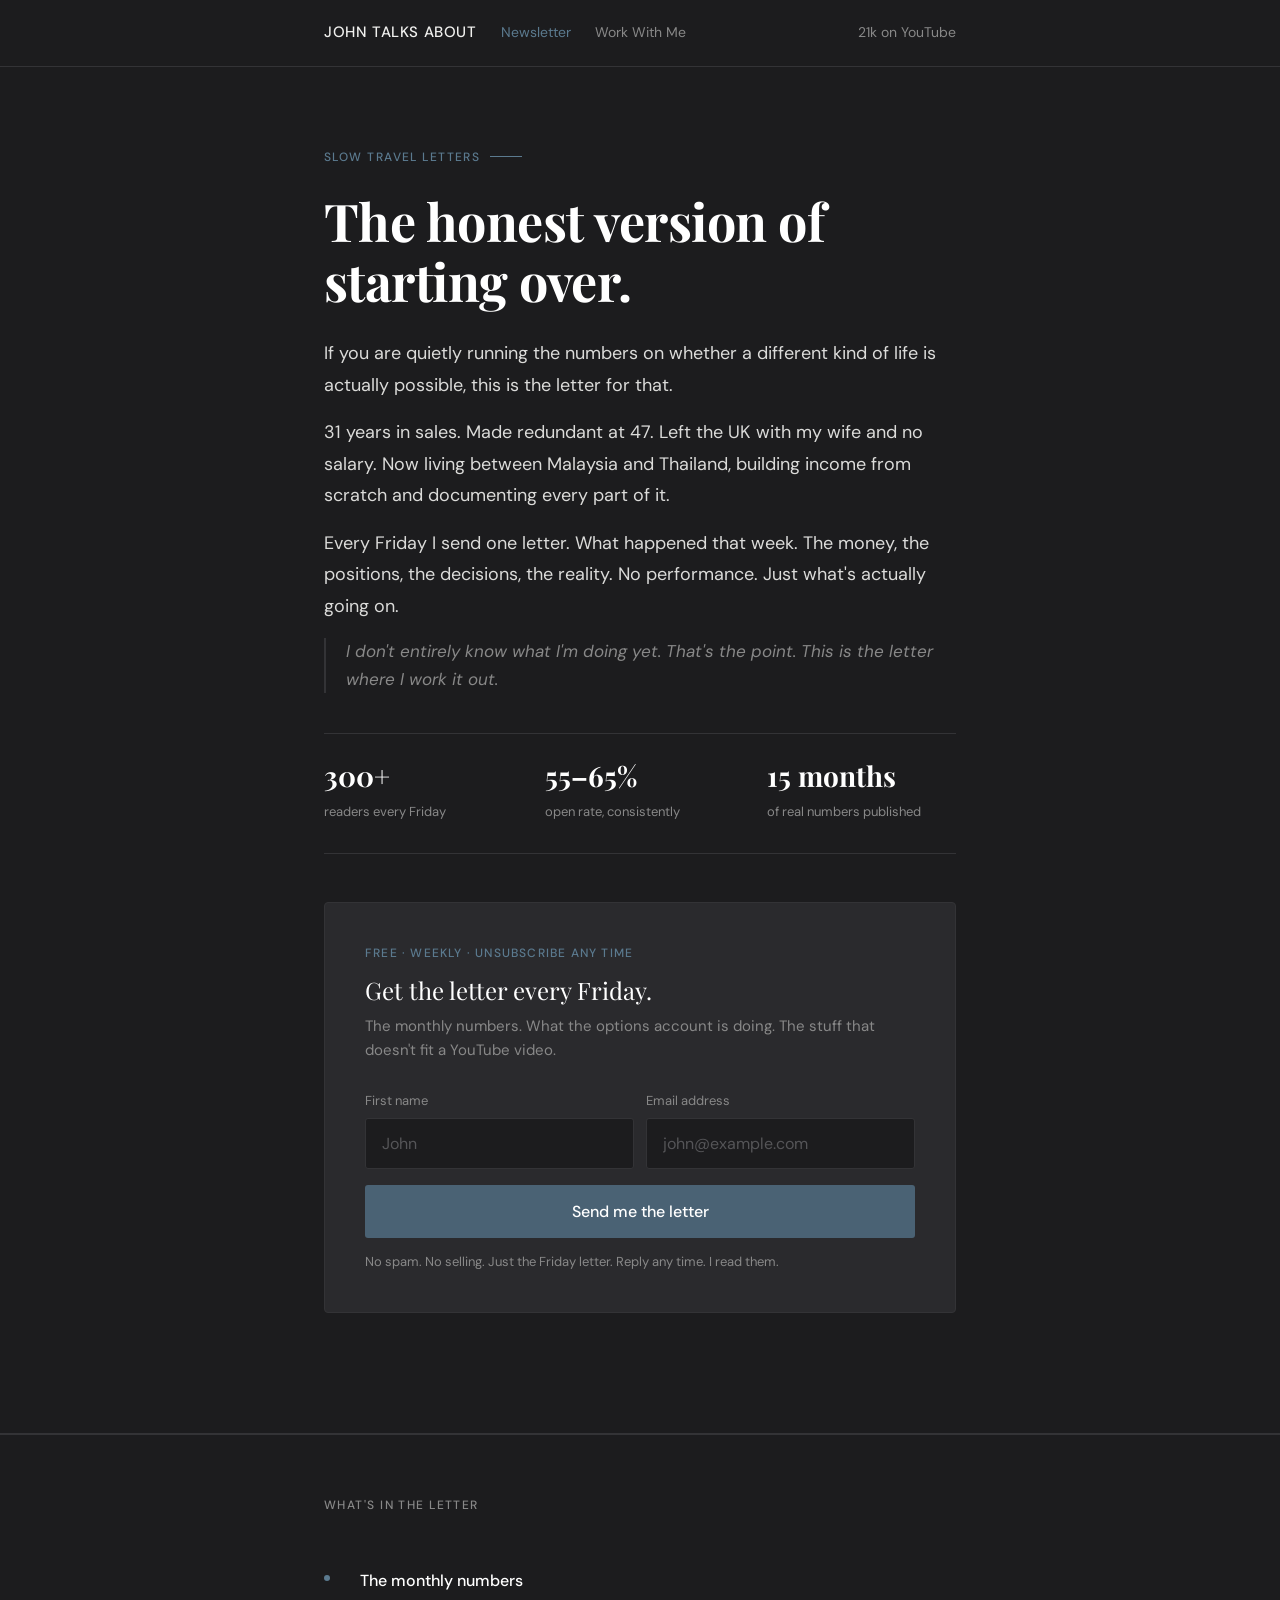
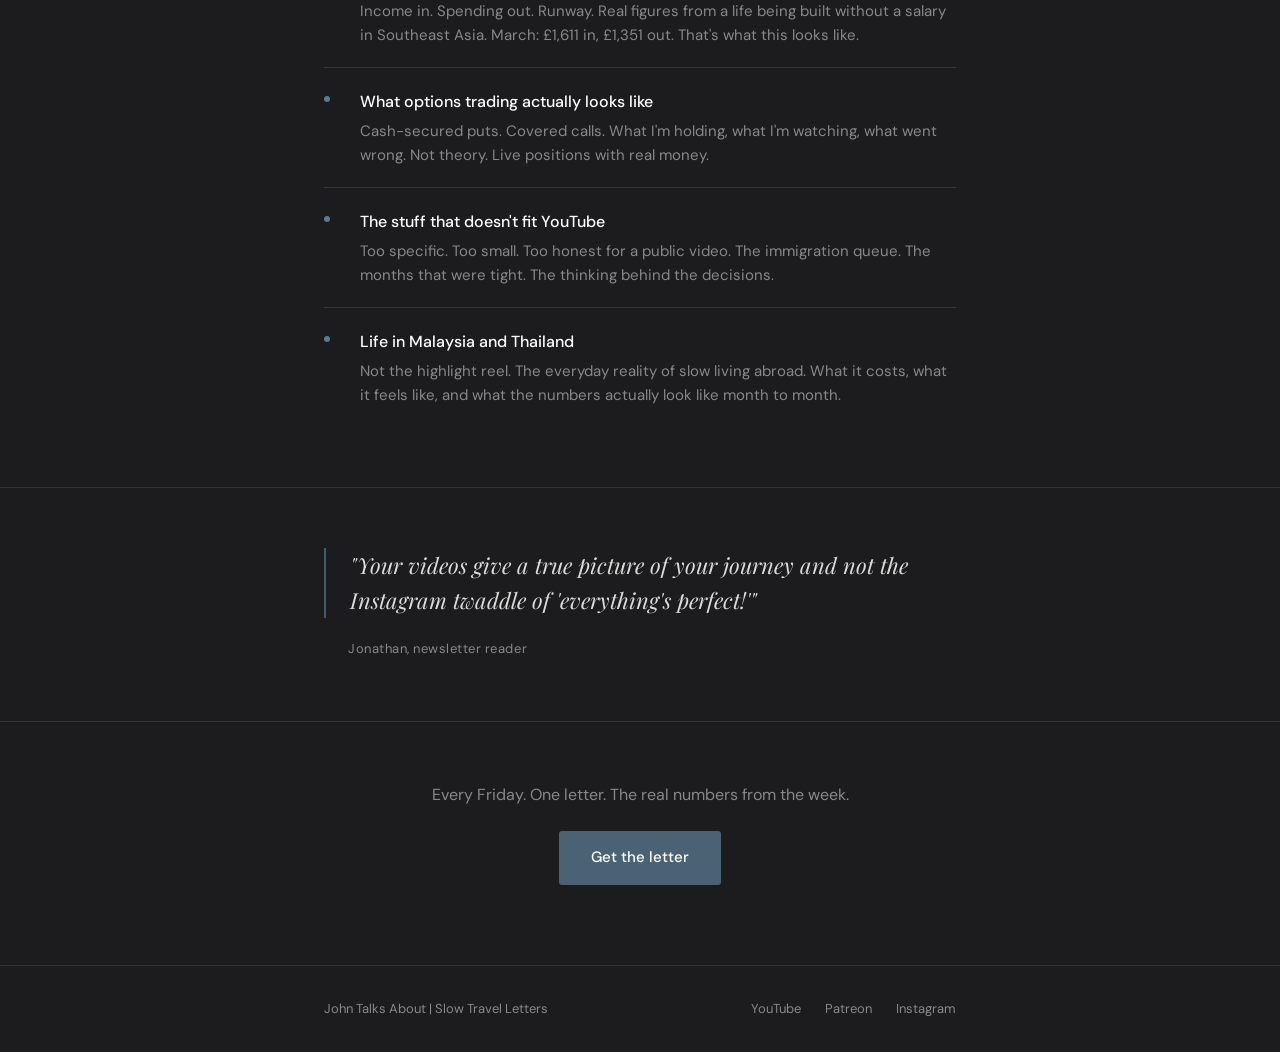
==== index.html @ 28b3547e "Add files via upload" ====
<!DOCTYPE html>
<html lang="en-GB">
<head>
<meta charset="utf-8">
<meta name="viewport" content="width=device-width, initial-scale=1">
<title>John Talks About | Slow Travel Letters</title>
<meta name="description" content="One letter every Friday. The real numbers from a life being built without a salary in Southeast Asia.">
<meta name="robots" content="index,follow">
<link rel="canonical" href="https://www.johntalksabout.com/">
<meta property="og:type" content="website">
<meta property="og:site_name" content="John Talks About">
<meta property="og:title" content="John Talks About | Slow Travel Letters">
<meta property="og:description" content="One letter every Friday. The real numbers from a life being built without a salary in Southeast Asia.">
<meta property="og:url" content="https://www.johntalksabout.com/">
<meta name="twitter:card" content="summary">
<link rel="preconnect" href="https://fonts.googleapis.com">
<link rel="preconnect" href="https://fonts.gstatic.com" crossorigin>
<link rel="stylesheet" href="https://fonts.googleapis.com/css2?family=Playfair+Display:wght@400;700&family=DM+Sans:wght@300;400;500&display=swap">
<style>
*{box-sizing:border-box;margin:0;padding:0}
html{background:#1C1C1E}
body{background:#1C1C1E;color:#F0F0EE;font-family:'DM Sans',system-ui,sans-serif;font-weight:400;line-height:1.7;font-size:17px;-webkit-font-smoothing:antialiased;padding:0;margin:0;min-height:100vh}
.jta-inner{max-width:680px;margin:0 auto;padding:0 24px}
nav{border-bottom:1px solid #333336;padding:20px 0}
.jta-nav{display:flex;align-items:center}
.nav-brand{font-weight:500;font-size:15px;color:#F0F0EE;text-decoration:none;letter-spacing:.04em;text-transform:uppercase}
.nav-link{font-size:14px;color:#888;text-decoration:none}
.hero{padding:80px 0 60px;border-bottom:1px solid #333336}
.kicker{font-size:12px;font-weight:500;letter-spacing:.12em;text-transform:uppercase;color:#5B7A8F;margin-bottom:24px;display:flex;align-items:center;gap:10px}
.kicker::after{content:'';display:block;width:32px;height:1px;background:#5B7A8F}
h1.jta-h1{text-transform:none !important;font-family:'Playfair Display',Georgia,serif;font-size:clamp(36px,6vw,52px);font-weight:700;line-height:1.15;color:#fff;margin-bottom:28px;letter-spacing:-.01em}
.hero-body{font-size:18px;line-height:1.75;margin-bottom:16px;opacity:.9}
.hero-body p+p{margin-top:16px}
.honest-line{font-size:17px;color:#888;font-style:italic;margin-bottom:40px;padding-left:20px;border-left:2px solid #333336;line-height:1.6}
.stats{display:flex;gap:32px;flex-wrap:wrap;padding:28px 0;border-top:1px solid #333336;border-bottom:1px solid #333336;margin-bottom:48px}
.stat-item{flex:1;min-width:120px}
.stat-number{font-family:'Playfair Display',Georgia,serif;font-size:28px;font-weight:700;color:#fff;display:block;line-height:1;margin-bottom:6px}
.stat-label{font-size:13px;color:#888;line-height:1.4}
.form-section{background:#2A2A2D;border:1px solid #333336;border-radius:4px;padding:40px;margin-bottom:60px}
.form-eyebrow{font-size:12px;font-weight:500;letter-spacing:.1em;text-transform:uppercase;color:#5B7A8F;margin-bottom:12px}
.form-headline{font-family:'Playfair Display',Georgia,serif;font-size:24px;color:#fff;margin-bottom:8px;line-height:1.3}
.form-sub{font-size:15px;color:#888;margin-bottom:28px;line-height:1.6}
.form-row{display:flex;gap:12px;flex-wrap:wrap;margin-bottom:12px}
.form-field{flex:1;min-width:200px}
.field-label{display:block;font-size:13px;color:#888;margin-bottom:6px}
input[type="text"],input[type="email"]{width:100%;background:#1C1C1E;border:1px solid #333336;color:#F0F0EE;font-family:'DM Sans',sans-serif;font-size:16px;padding:14px 16px;border-radius:3px;outline:none;-webkit-appearance:none}
input::placeholder{color:#555558}
.btn-submit{width:100%;background:#4A6274;color:#fff;font-family:'DM Sans',sans-serif;font-size:16px;font-weight:500;border:none;padding:16px 24px;border-radius:3px;cursor:pointer;margin-top:4px}
.form-note{font-size:13px;color:#888;margin-top:14px;line-height:1.5}
.what-section{padding:60px 0;border-top:1px solid #333336}
.section-label{font-size:12px;font-weight:500;letter-spacing:.12em;text-transform:uppercase;color:#888;margin-bottom:32px}
.items-list{list-style:none}
.items-list li{padding:20px 0;border-bottom:1px solid #333336;display:grid;grid-template-columns:20px 1fr;gap:16px;align-items:start}
.items-list li:last-child{border-bottom:none}
.item-marker{width:6px;height:6px;border-radius:50%;background:#5B7A8F;margin-top:8px}
.item-title{font-weight:500;color:#fff;font-size:16px;margin-bottom:4px}
.item-body{font-size:15px;color:#888;line-height:1.6}
.quote-section{padding:60px 0;border-top:1px solid #333336}
blockquote.jta-quote{font-family:'Playfair Display',Georgia,serif;font-size:clamp(19px,3vw,22px);color:#F0F0EE;line-height:1.6;font-style:italic;padding-left:24px;border-left:2px solid #4A6274;margin-bottom:20px;opacity:.9}
.quote-attr{font-size:13px;color:#888;padding-left:24px;letter-spacing:.04em}
.cta-bottom{padding:60px 0 80px;border-top:1px solid #333336;text-align:center}
.cta-bottom p{font-size:16px;color:#888;margin-bottom:24px;line-height:1.6}
.btn-anchor{display:inline-block;background:#4A6274;color:#fff;font-family:'DM Sans',sans-serif;font-size:15px;font-weight:500;padding:14px 32px;border-radius:3px;text-decoration:none}
footer.jta-footer{border-top:1px solid #333336;padding:32px 0}
.footer-inner{display:flex;align-items:center;justify-content:space-between;flex-wrap:wrap;gap:16px}
.footer-brand{font-size:13px;color:#888}
.footer-links{display:flex;gap:24px}
.footer-links a{font-size:13px;color:#888;text-decoration:none}
@media(max-width:600px){.hero{padding:56px 0 48px}.form-section{padding:28px 24px}.stats{gap:20px}.form-row{flex-direction:column}.form-field{min-width:unset}}

.jta-nav{flex-wrap:wrap;gap:8px 24px}
@media(max-width:600px){.jta-nav>div{gap:14px !important}.nav-brand{font-size:13px}.nav-link{font-size:13px}.jta-nav>a.nav-link{display:none}}
a:focus-visible,button:focus-visible,input:focus-visible{outline:2px solid #5B7A8F;outline-offset:2px}
</style>
</head>
<body>

<nav>
  <div class="jta-inner jta-nav">
    <div style="display:flex;align-items:center;gap:24px">
      <a href="/" class="nav-brand">John Talks About</a>
      <a href="/subscribe/" class="nav-link" style="color:#5B7A8F">Newsletter</a>
      <a href="/work-with-me/" class="nav-link">Work With Me</a>
    </div>
    <a href="https://youtube.com/@JohnTalksUK" class="nav-link" target="_blank" rel="noopener" style="margin-left:auto">21k on YouTube</a>
  </div>
</nav>

<div class="hero">
  <div class="jta-inner">
    <div class="kicker">Slow Travel Letters</div>
    <h1 class="jta-h1">The honest version of starting over.</h1>
    <div class="hero-body">
      <p>If you are quietly running the numbers on whether a different kind of life is actually possible, this is the letter for that.</p>
      <p>31 years in sales. Made redundant at 47. Left the UK with my wife and no salary. Now living between Malaysia and Thailand, building income from scratch and documenting every part of it.</p>
      <p>Every Friday I send one letter. What happened that week. The money, the positions, the decisions, the reality. No performance. Just what's actually going on.</p>
    </div>
    <p class="honest-line">I don't entirely know what I'm doing yet. That's the point. This is the letter where I work it out.</p>
    <div class="stats">
      <div class="stat-item"><span class="stat-number">300+</span><span class="stat-label">readers every Friday</span></div>
      <div class="stat-item"><span class="stat-number">55–65%</span><span class="stat-label">open rate, consistently</span></div>
      <div class="stat-item"><span class="stat-number">15 months</span><span class="stat-label">of real numbers published</span></div>
    </div>

    <div class="form-section" id="jta-subscribe">
      <div class="form-eyebrow">Free · Weekly · Unsubscribe any time</div>
      <div class="form-headline">Get the letter every Friday.</div>
      <p class="form-sub">The monthly numbers. What the options account is doing. The stuff that doesn't fit a YouTube video.</p>
      <form method="post" action="https://www.aweber.com/scripts/addlead.pl">
        <input type="hidden" name="meta_web_form_id" value="1048109014">
        <input type="hidden" name="meta_split_id" value="">
        <input type="hidden" name="listname" value="awlist6916238">
        <input type="hidden" name="redirect" value="https://www.johntalksabout.com/check-email">
        <input type="hidden" name="meta_redirect_onlist" value="https://www.johntalksabout.com/check-email">
        <input type="hidden" name="meta_adtracking" value="Subscribe_Page_Form">
        <input type="hidden" name="meta_message" value="1">
        <input type="hidden" name="meta_required" value="name,email">
        <input type="hidden" name="meta_tooltip" value="">
        <div class="form-row">
          <div class="form-field">
            <label class="field-label" for="jta-fname">First name</label>
            <input type="text" id="jta-fname" name="name" placeholder="John" autocomplete="given-name">
          </div>
          <div class="form-field">
            <label class="field-label" for="jta-email">Email address</label>
            <input type="email" id="jta-email" name="email" placeholder="john@example.com" required>
          </div>
        </div>
        <button type="submit" class="btn-submit">Send me the letter</button>
      </form>
      <p class="form-note">No spam. No selling. Just the Friday letter. Reply any time. I read them.</p>
    </div>
  </div>
</div>

<div class="what-section">
  <div class="jta-inner">
    <div class="section-label">What's in the letter</div>
    <ul class="items-list">
      <li><div class="item-marker"></div><div><div class="item-title">The monthly numbers</div><div class="item-body">Income in. Spending out. Runway. Real figures from a life being built without a salary in Southeast Asia. March: £1,611 in, £1,351 out. That's what this looks like.</div></div></li>
      <li><div class="item-marker"></div><div><div class="item-title">What options trading actually looks like</div><div class="item-body">Cash-secured puts. Covered calls. What I'm holding, what I'm watching, what went wrong. Not theory. Live positions with real money.</div></div></li>
      <li><div class="item-marker"></div><div><div class="item-title">The stuff that doesn't fit YouTube</div><div class="item-body">Too specific. Too small. Too honest for a public video. The immigration queue. The months that were tight. The thinking behind the decisions.</div></div></li>
      <li><div class="item-marker"></div><div><div class="item-title">Life in Malaysia and Thailand</div><div class="item-body">Not the highlight reel. The everyday reality of slow living abroad. What it costs, what it feels like, and what the numbers actually look like month to month.</div></div></li>
    </ul>
  </div>
</div>

<div class="quote-section">
  <div class="jta-inner">
    <blockquote class="jta-quote">"Your videos give a true picture of your journey and not the Instagram twaddle of 'everything's perfect!'"</blockquote>
    <div class="quote-attr">Jonathan, newsletter reader</div>
  </div>
</div>

<div class="cta-bottom">
  <div class="jta-inner">
    <p>Every Friday. One letter. The real numbers from the week.</p>
    <a href="#jta-subscribe" class="btn-anchor">Get the letter</a>
  </div>
</div>

<footer class="jta-footer">
  <div class="jta-inner footer-inner">
    <span class="footer-brand">John Talks About | Slow Travel Letters</span>
    <div class="footer-links">
      <a href="https://youtube.com/@JohnTalksUK" target="_blank" rel="noopener">YouTube</a>
      <a href="https://patreon.com/johntalksabout" target="_blank" rel="noopener">Patreon</a>
      <a href="https://instagram.com/johntalksabout" target="_blank" rel="noopener">Instagram</a>
    </div>
  </div>
</footer>

</body>
</html>
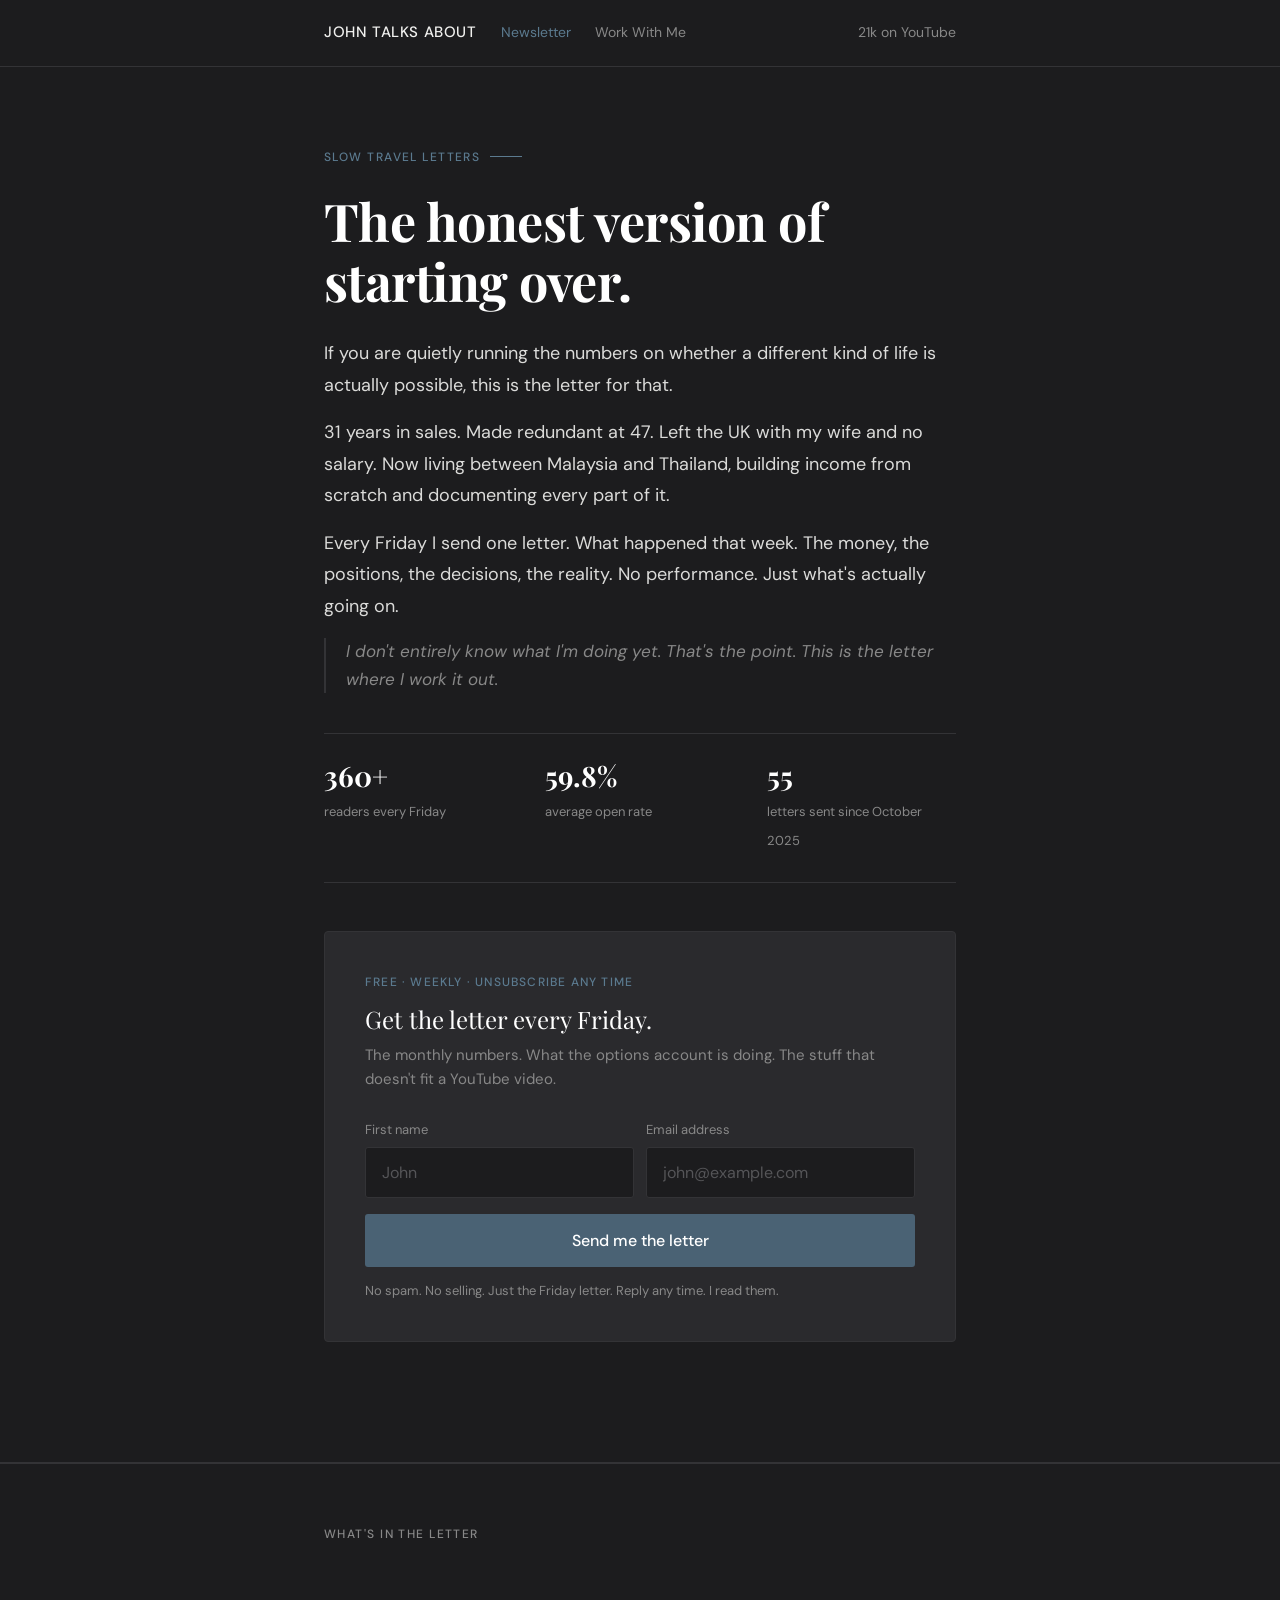
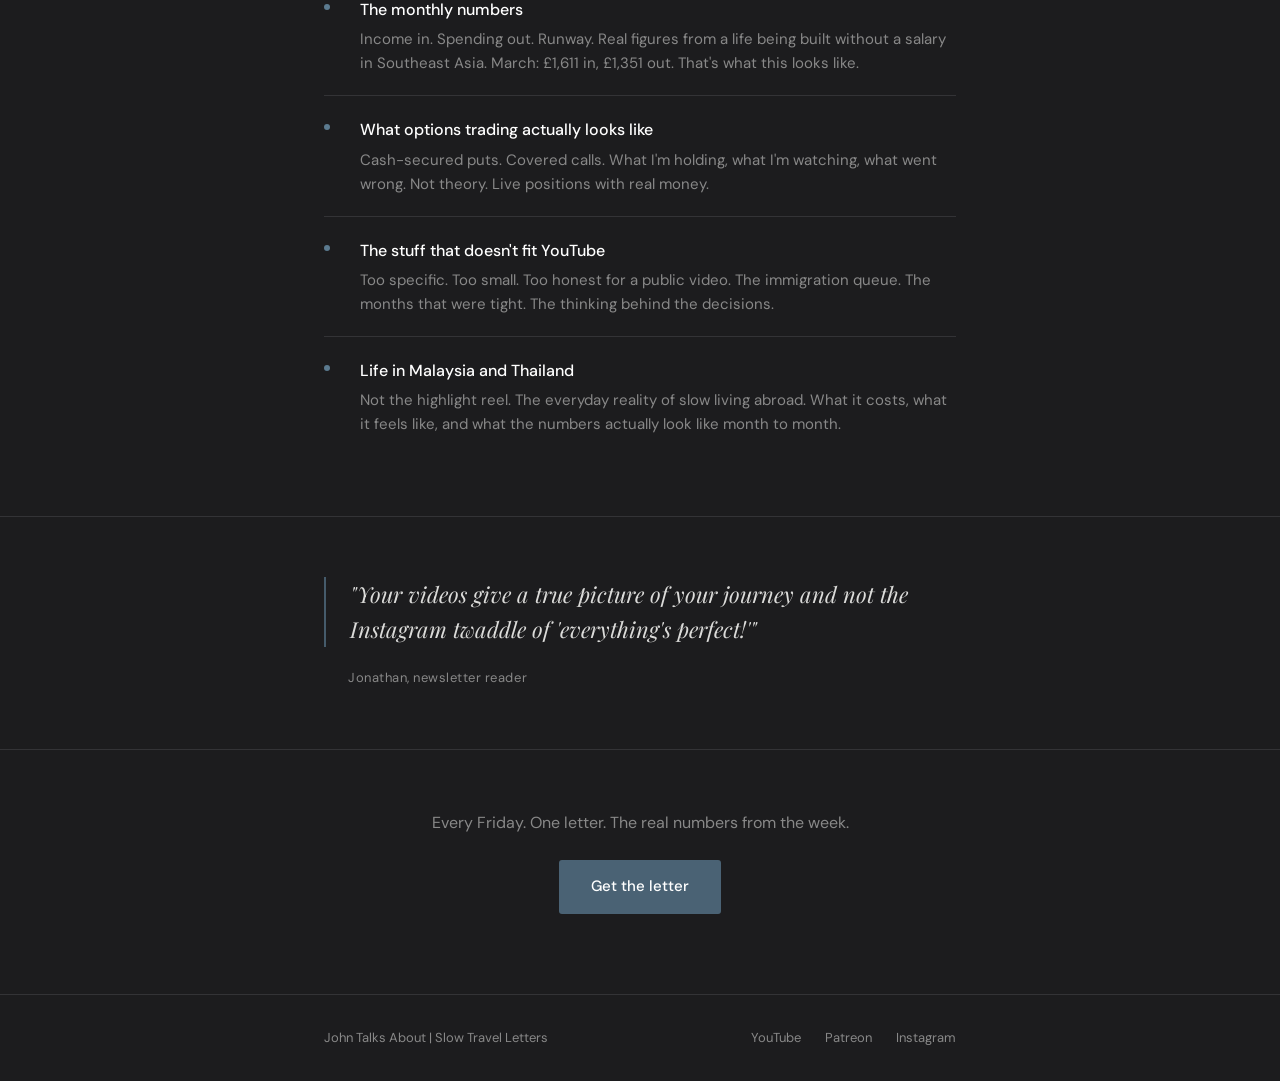
==== commit 0d0520d4: "Add files via upload" ====
--- a/index.html
+++ b/index.html
@@ -97,9 +97,9 @@
     </div>
     <p class="honest-line">I don't entirely know what I'm doing yet. That's the point. This is the letter where I work it out.</p>
     <div class="stats">
-      <div class="stat-item"><span class="stat-number">300+</span><span class="stat-label">readers every Friday</span></div>
-      <div class="stat-item"><span class="stat-number">55–65%</span><span class="stat-label">open rate, consistently</span></div>
-      <div class="stat-item"><span class="stat-number">15 months</span><span class="stat-label">of real numbers published</span></div>
+      <div class="stat-item"><span class="stat-number">360+</span><span class="stat-label">readers every Friday</span></div>
+      <div class="stat-item"><span class="stat-number">59.8%</span><span class="stat-label">average open rate</span></div>
+      <div class="stat-item"><span class="stat-number">55</span><span class="stat-label">letters sent since October 2025</span></div>
     </div>
 
     <div class="form-section" id="jta-subscribe">
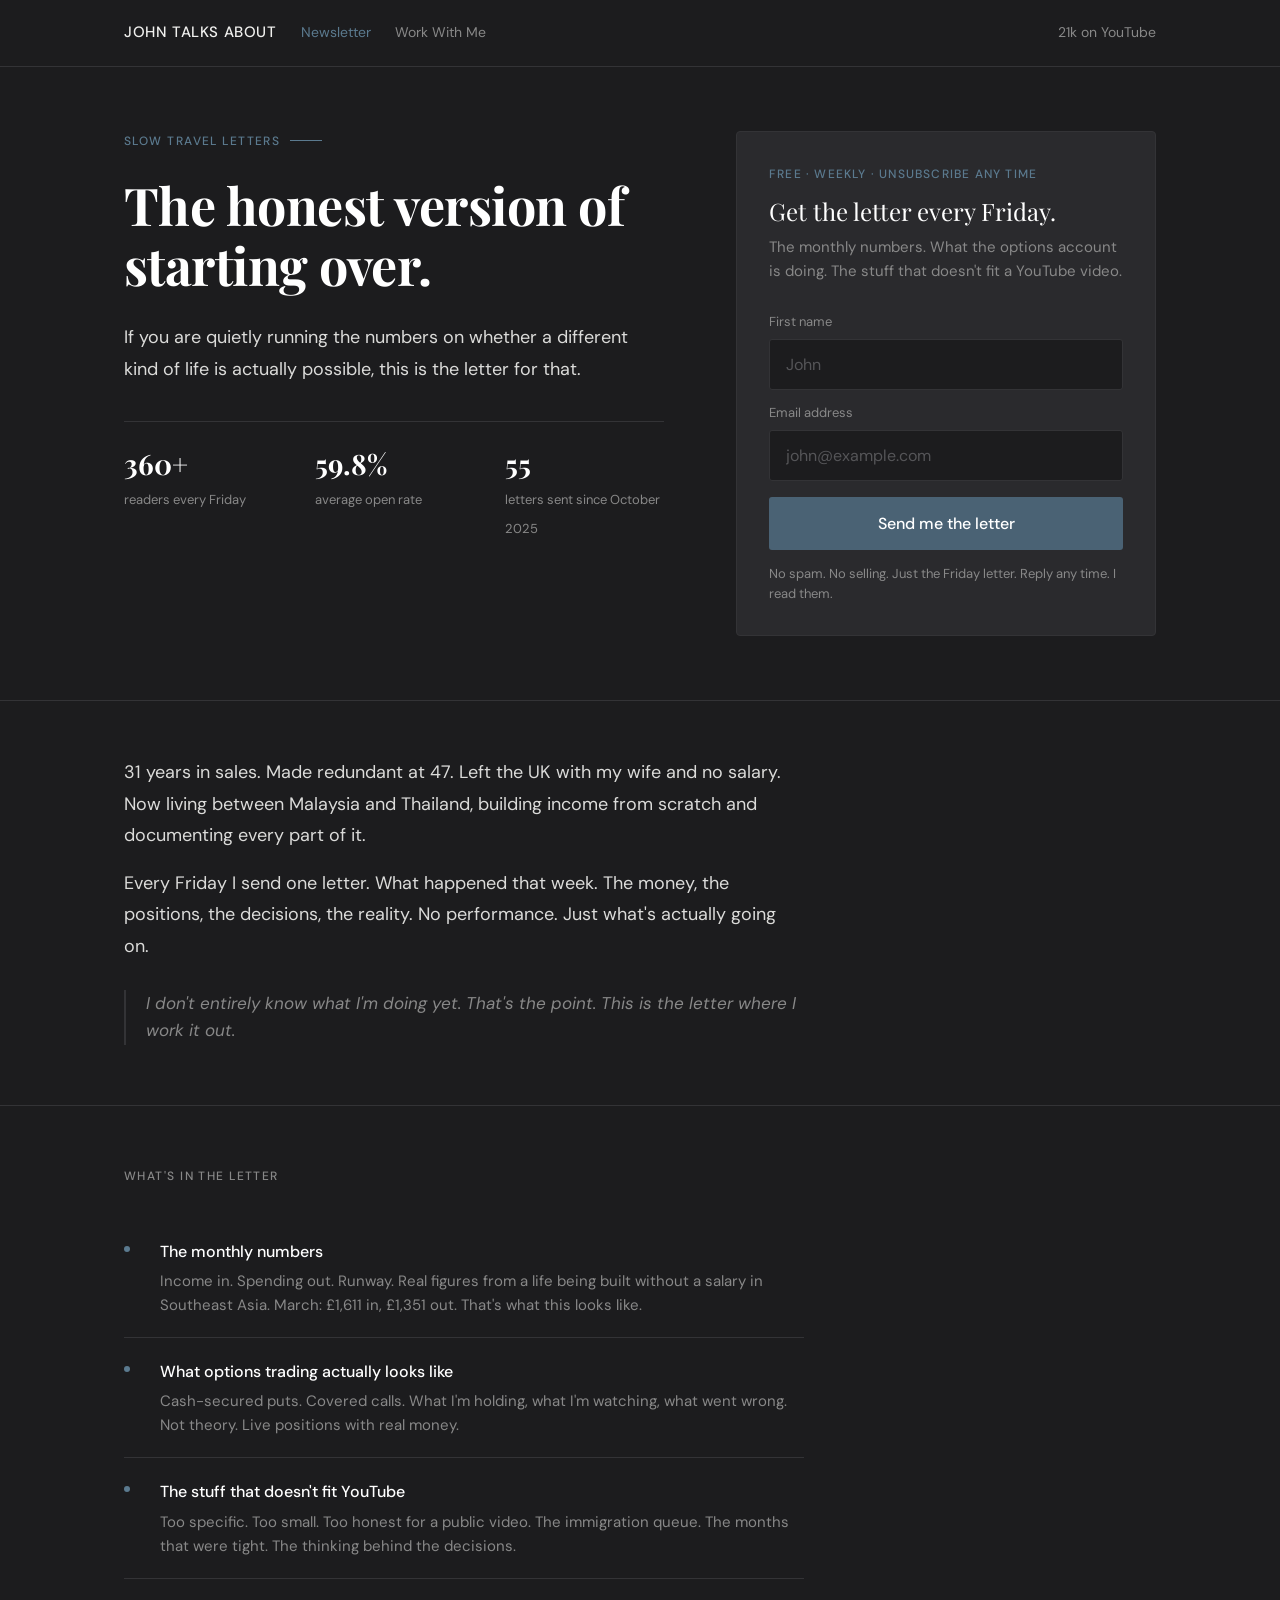
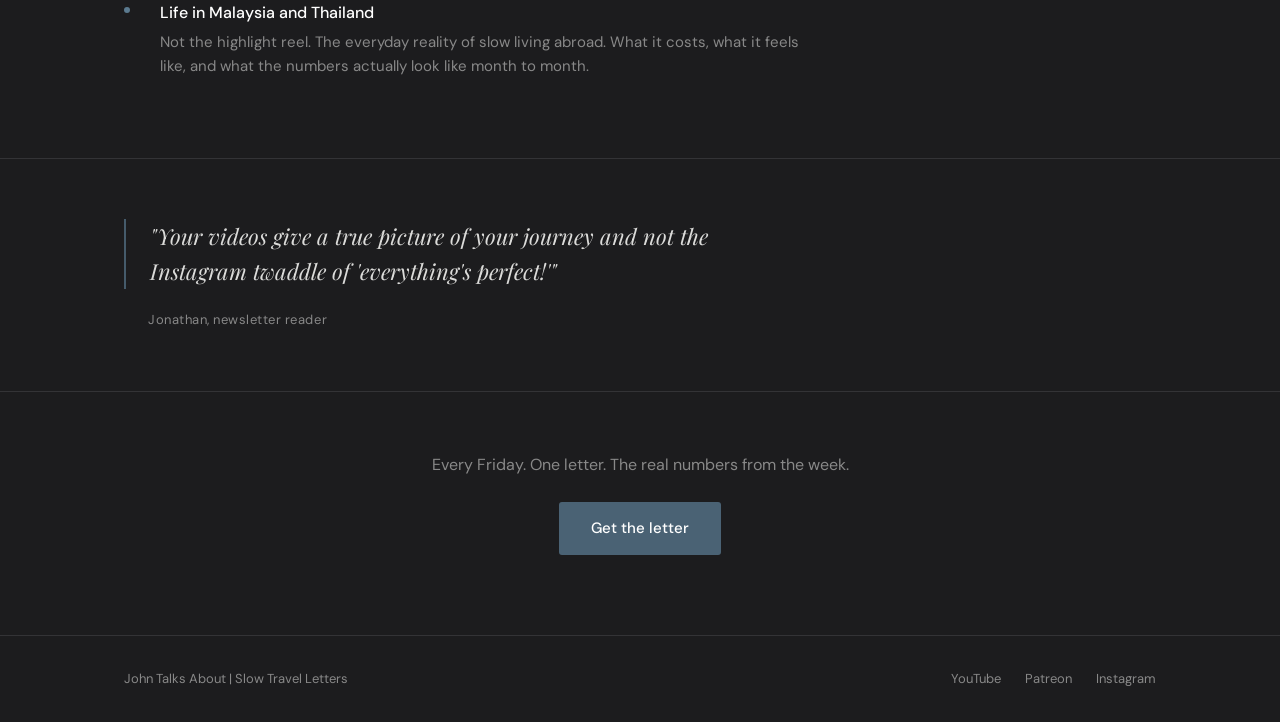
==== commit d2c4cb77: "Add files via upload" ====
--- a/index.html
+++ b/index.html
@@ -71,6 +71,36 @@
 .jta-nav{flex-wrap:wrap;gap:8px 24px}
 @media(max-width:600px){.jta-nav>div{gap:14px !important}.nav-brand{font-size:13px}.nav-link{font-size:13px}.jta-nav>a.nav-link{display:none}}
 a:focus-visible,button:focus-visible,input:focus-visible{outline:2px solid #5B7A8F;outline-offset:2px}
+
+/* form-first hero */
+.jta-inner{max-width:1080px}
+.story-section .jta-inner>*,.what-section .jta-inner>*,.quote-section .jta-inner>*{max-width:680px}
+.hero{padding:64px 0 64px}
+.hero-grid{display:grid;grid-template-columns:minmax(0,1fr) 420px;grid-template-areas:"copy form" "stats form";grid-template-rows:auto 1fr;column-gap:72px;align-items:start}
+.hero-copy{grid-area:copy}
+.hero-copy .hero-body{margin-bottom:0}
+.hero-grid .stats{grid-area:stats;margin:36px 0 0;border-bottom:none;padding-bottom:0}
+.hero-grid .form-section{grid-area:form;margin-bottom:0;padding:32px}
+.hero-grid .form-row{flex-direction:column}
+.hero-grid .form-field{min-width:0}
+.btn-submit:hover{background:#5B7A8F}
+.story-section{padding:56px 0 60px}
+.story-section .honest-line{margin:28px 0 0}
+@media(max-width:900px){
+.hero-grid{grid-template-columns:1fr;grid-template-areas:"copy" "form" "stats";max-width:680px}
+.hero-grid .form-section{margin-top:28px}
+}
+@media(max-width:600px){
+.hero{padding:28px 0 44px}
+.kicker{margin-bottom:14px}
+h1.jta-h1{margin-bottom:16px;font-size:32px}
+.hero-copy .hero-body{font-size:16px;line-height:1.6}
+.hero-grid .form-section{margin-top:20px;padding:22px 20px}
+.form-sub{display:none}
+.form-headline{font-size:21px;margin-bottom:16px}
+.hero-grid .stats{margin-top:28px}
+.story-section{padding:40px 0 44px}
+}
 </style>
 </head>
 <body>
@@ -87,19 +117,13 @@
 </nav>
 
 <div class="hero">
-  <div class="jta-inner">
+  <div class="jta-inner hero-grid">
+    <div class="hero-copy">
     <div class="kicker">Slow Travel Letters</div>
     <h1 class="jta-h1">The honest version of starting over.</h1>
     <div class="hero-body">
       <p>If you are quietly running the numbers on whether a different kind of life is actually possible, this is the letter for that.</p>
-      <p>31 years in sales. Made redundant at 47. Left the UK with my wife and no salary. Now living between Malaysia and Thailand, building income from scratch and documenting every part of it.</p>
-      <p>Every Friday I send one letter. What happened that week. The money, the positions, the decisions, the reality. No performance. Just what's actually going on.</p>
-    </div>
-    <p class="honest-line">I don't entirely know what I'm doing yet. That's the point. This is the letter where I work it out.</p>
-    <div class="stats">
-      <div class="stat-item"><span class="stat-number">360+</span><span class="stat-label">readers every Friday</span></div>
-      <div class="stat-item"><span class="stat-number">59.8%</span><span class="stat-label">average open rate</span></div>
-      <div class="stat-item"><span class="stat-number">55</span><span class="stat-label">letters sent since October 2025</span></div>
+    </div>
     </div>
 
     <div class="form-section" id="jta-subscribe">
@@ -130,6 +154,22 @@
       </form>
       <p class="form-note">No spam. No selling. Just the Friday letter. Reply any time. I read them.</p>
     </div>
+
+    <div class="stats">
+      <div class="stat-item"><span class="stat-number">360+</span><span class="stat-label">readers every Friday</span></div>
+      <div class="stat-item"><span class="stat-number">59.8%</span><span class="stat-label">average open rate</span></div>
+      <div class="stat-item"><span class="stat-number">55</span><span class="stat-label">letters sent since October 2025</span></div>
+    </div>
+  </div>
+</div>
+
+<div class="story-section">
+  <div class="jta-inner">
+    <div class="hero-body">
+      <p>31 years in sales. Made redundant at 47. Left the UK with my wife and no salary. Now living between Malaysia and Thailand, building income from scratch and documenting every part of it.</p>
+      <p>Every Friday I send one letter. What happened that week. The money, the positions, the decisions, the reality. No performance. Just what's actually going on.</p>
+    </div>
+    <p class="honest-line">I don't entirely know what I'm doing yet. That's the point. This is the letter where I work it out.</p>
   </div>
 </div>
 
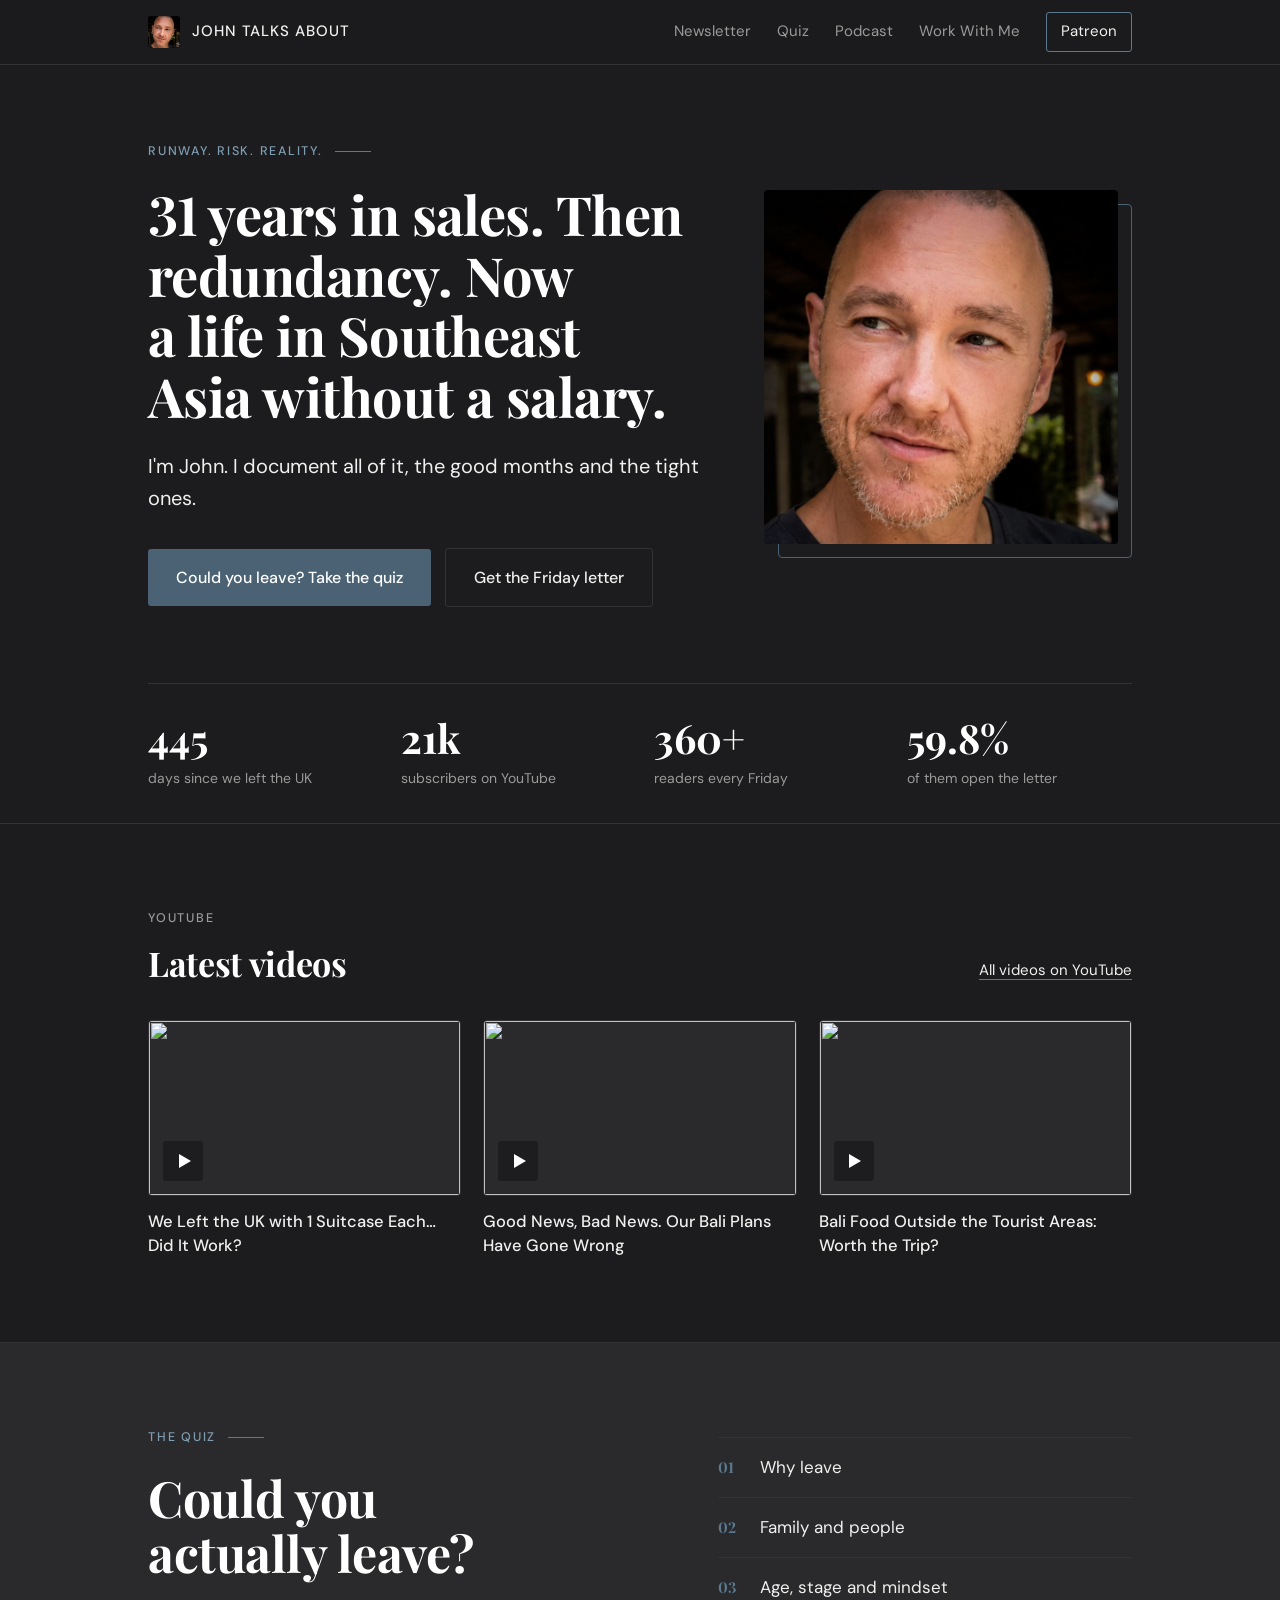
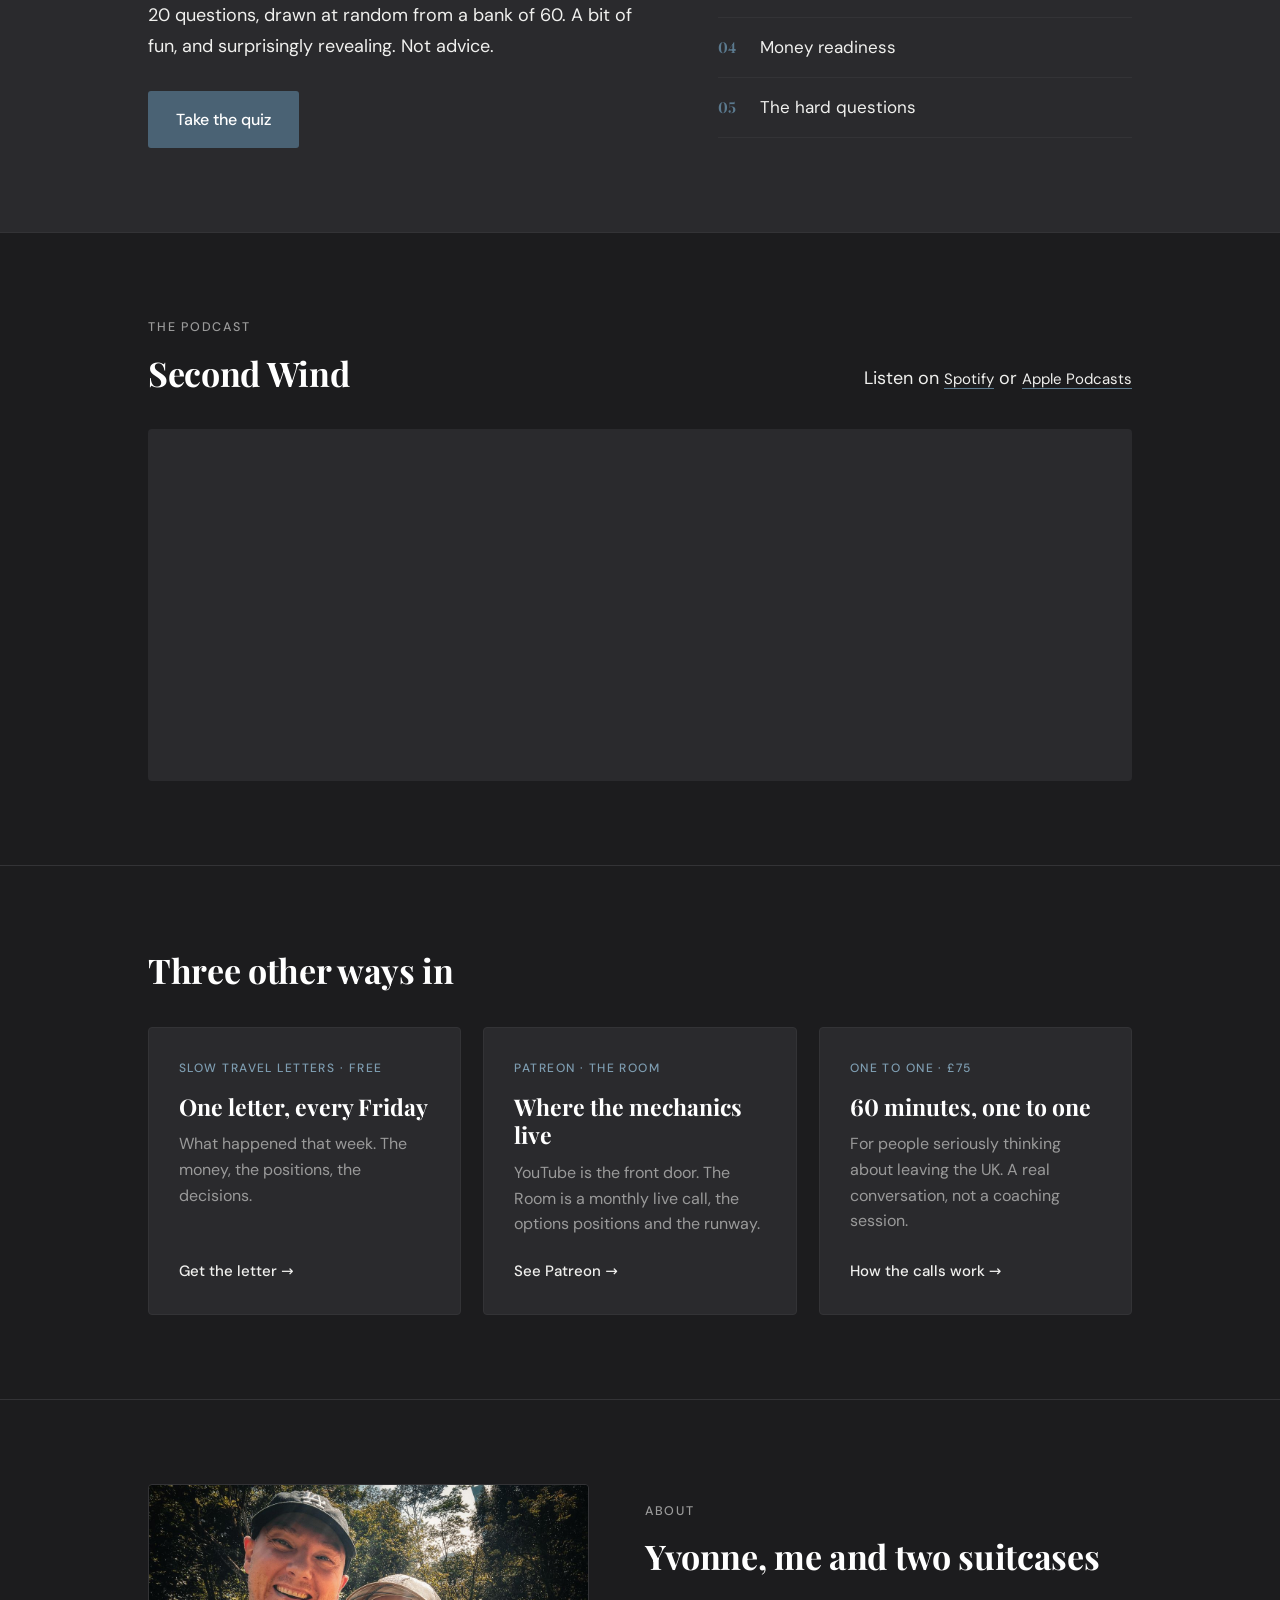
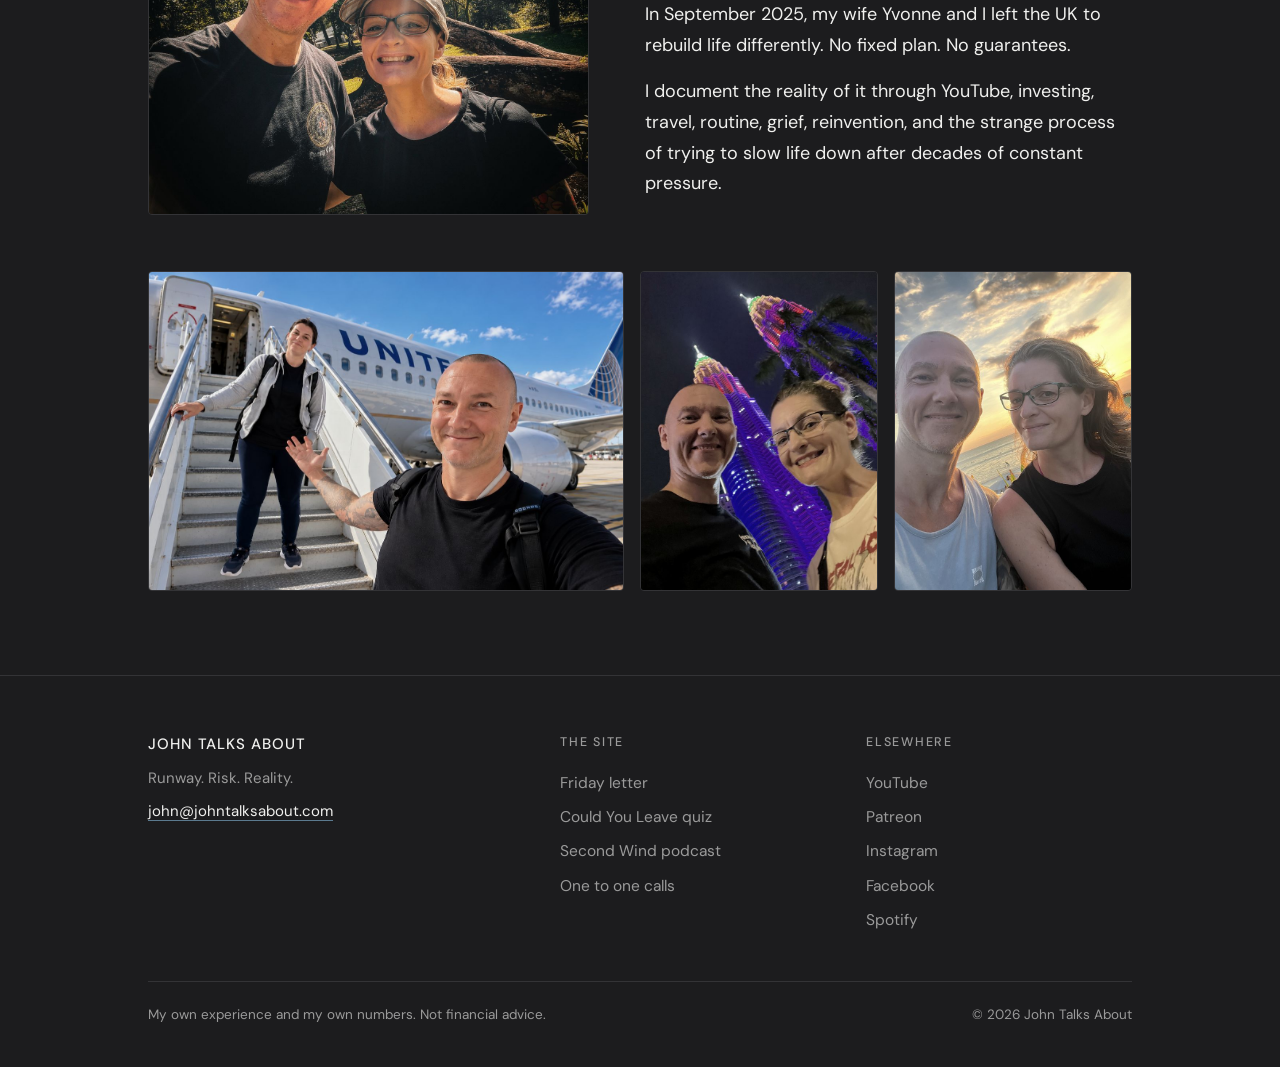
==== commit 34d06ea7: "Add files via upload" ====
--- a/index.html
+++ b/index.html
@@ -3,212 +3,110 @@
 <head>
 <meta charset="utf-8">
 <meta name="viewport" content="width=device-width, initial-scale=1">
-<title>John Talks About | Slow Travel Letters</title>
-<meta name="description" content="One letter every Friday. The real numbers from a life being built without a salary in Southeast Asia.">
+<title>John Talks About | Runway. Risk. Reality.</title>
+<meta name="description" content="31 years in sales. Then redundancy. Now a life in Southeast Asia without a salary, written down with the real numbers.">
 <meta name="robots" content="index,follow">
 <link rel="canonical" href="https://www.johntalksabout.com/">
 <meta property="og:type" content="website">
 <meta property="og:site_name" content="John Talks About">
-<meta property="og:title" content="John Talks About | Slow Travel Letters">
-<meta property="og:description" content="One letter every Friday. The real numbers from a life being built without a salary in Southeast Asia.">
+<meta property="og:title" content="John Talks About | Runway. Risk. Reality.">
+<meta property="og:description" content="31 years in sales. Then redundancy. Now a life in Southeast Asia without a salary, written down with the real numbers.">
 <meta property="og:url" content="https://www.johntalksabout.com/">
-<meta name="twitter:card" content="summary">
-<link rel="preconnect" href="https://fonts.googleapis.com">
-<link rel="preconnect" href="https://fonts.gstatic.com" crossorigin>
-<link rel="stylesheet" href="https://fonts.googleapis.com/css2?family=Playfair+Display:wght@400;700&family=DM+Sans:wght@300;400;500&display=swap">
-<style>
-*{box-sizing:border-box;margin:0;padding:0}
-html{background:#1C1C1E}
-body{background:#1C1C1E;color:#F0F0EE;font-family:'DM Sans',system-ui,sans-serif;font-weight:400;line-height:1.7;font-size:17px;-webkit-font-smoothing:antialiased;padding:0;margin:0;min-height:100vh}
-.jta-inner{max-width:680px;margin:0 auto;padding:0 24px}
-nav{border-bottom:1px solid #333336;padding:20px 0}
-.jta-nav{display:flex;align-items:center}
-.nav-brand{font-weight:500;font-size:15px;color:#F0F0EE;text-decoration:none;letter-spacing:.04em;text-transform:uppercase}
-.nav-link{font-size:14px;color:#888;text-decoration:none}
-.hero{padding:80px 0 60px;border-bottom:1px solid #333336}
-.kicker{font-size:12px;font-weight:500;letter-spacing:.12em;text-transform:uppercase;color:#5B7A8F;margin-bottom:24px;display:flex;align-items:center;gap:10px}
-.kicker::after{content:'';display:block;width:32px;height:1px;background:#5B7A8F}
-h1.jta-h1{text-transform:none !important;font-family:'Playfair Display',Georgia,serif;font-size:clamp(36px,6vw,52px);font-weight:700;line-height:1.15;color:#fff;margin-bottom:28px;letter-spacing:-.01em}
-.hero-body{font-size:18px;line-height:1.75;margin-bottom:16px;opacity:.9}
-.hero-body p+p{margin-top:16px}
-.honest-line{font-size:17px;color:#888;font-style:italic;margin-bottom:40px;padding-left:20px;border-left:2px solid #333336;line-height:1.6}
-.stats{display:flex;gap:32px;flex-wrap:wrap;padding:28px 0;border-top:1px solid #333336;border-bottom:1px solid #333336;margin-bottom:48px}
-.stat-item{flex:1;min-width:120px}
-.stat-number{font-family:'Playfair Display',Georgia,serif;font-size:28px;font-weight:700;color:#fff;display:block;line-height:1;margin-bottom:6px}
-.stat-label{font-size:13px;color:#888;line-height:1.4}
-.form-section{background:#2A2A2D;border:1px solid #333336;border-radius:4px;padding:40px;margin-bottom:60px}
-.form-eyebrow{font-size:12px;font-weight:500;letter-spacing:.1em;text-transform:uppercase;color:#5B7A8F;margin-bottom:12px}
-.form-headline{font-family:'Playfair Display',Georgia,serif;font-size:24px;color:#fff;margin-bottom:8px;line-height:1.3}
-.form-sub{font-size:15px;color:#888;margin-bottom:28px;line-height:1.6}
-.form-row{display:flex;gap:12px;flex-wrap:wrap;margin-bottom:12px}
-.form-field{flex:1;min-width:200px}
-.field-label{display:block;font-size:13px;color:#888;margin-bottom:6px}
-input[type="text"],input[type="email"]{width:100%;background:#1C1C1E;border:1px solid #333336;color:#F0F0EE;font-family:'DM Sans',sans-serif;font-size:16px;padding:14px 16px;border-radius:3px;outline:none;-webkit-appearance:none}
-input::placeholder{color:#555558}
-.btn-submit{width:100%;background:#4A6274;color:#fff;font-family:'DM Sans',sans-serif;font-size:16px;font-weight:500;border:none;padding:16px 24px;border-radius:3px;cursor:pointer;margin-top:4px}
-.form-note{font-size:13px;color:#888;margin-top:14px;line-height:1.5}
-.what-section{padding:60px 0;border-top:1px solid #333336}
-.section-label{font-size:12px;font-weight:500;letter-spacing:.12em;text-transform:uppercase;color:#888;margin-bottom:32px}
-.items-list{list-style:none}
-.items-list li{padding:20px 0;border-bottom:1px solid #333336;display:grid;grid-template-columns:20px 1fr;gap:16px;align-items:start}
-.items-list li:last-child{border-bottom:none}
-.item-marker{width:6px;height:6px;border-radius:50%;background:#5B7A8F;margin-top:8px}
-.item-title{font-weight:500;color:#fff;font-size:16px;margin-bottom:4px}
-.item-body{font-size:15px;color:#888;line-height:1.6}
-.quote-section{padding:60px 0;border-top:1px solid #333336}
-blockquote.jta-quote{font-family:'Playfair Display',Georgia,serif;font-size:clamp(19px,3vw,22px);color:#F0F0EE;line-height:1.6;font-style:italic;padding-left:24px;border-left:2px solid #4A6274;margin-bottom:20px;opacity:.9}
-.quote-attr{font-size:13px;color:#888;padding-left:24px;letter-spacing:.04em}
-.cta-bottom{padding:60px 0 80px;border-top:1px solid #333336;text-align:center}
-.cta-bottom p{font-size:16px;color:#888;margin-bottom:24px;line-height:1.6}
-.btn-anchor{display:inline-block;background:#4A6274;color:#fff;font-family:'DM Sans',sans-serif;font-size:15px;font-weight:500;padding:14px 32px;border-radius:3px;text-decoration:none}
-footer.jta-footer{border-top:1px solid #333336;padding:32px 0}
-.footer-inner{display:flex;align-items:center;justify-content:space-between;flex-wrap:wrap;gap:16px}
-.footer-brand{font-size:13px;color:#888}
-.footer-links{display:flex;gap:24px}
-.footer-links a{font-size:13px;color:#888;text-decoration:none}
-@media(max-width:600px){.hero{padding:56px 0 48px}.form-section{padding:28px 24px}.stats{gap:20px}.form-row{flex-direction:column}.form-field{min-width:unset}}
-
-.jta-nav{flex-wrap:wrap;gap:8px 24px}
-@media(max-width:600px){.jta-nav>div{gap:14px !important}.nav-brand{font-size:13px}.nav-link{font-size:13px}.jta-nav>a.nav-link{display:none}}
-a:focus-visible,button:focus-visible,input:focus-visible{outline:2px solid #5B7A8F;outline-offset:2px}
-
-/* form-first hero */
-.jta-inner{max-width:1080px}
-.story-section .jta-inner>*,.what-section .jta-inner>*,.quote-section .jta-inner>*{max-width:680px}
-.hero{padding:64px 0 64px}
-.hero-grid{display:grid;grid-template-columns:minmax(0,1fr) 420px;grid-template-areas:"copy form" "stats form";grid-template-rows:auto 1fr;column-gap:72px;align-items:start}
-.hero-copy{grid-area:copy}
-.hero-copy .hero-body{margin-bottom:0}
-.hero-grid .stats{grid-area:stats;margin:36px 0 0;border-bottom:none;padding-bottom:0}
-.hero-grid .form-section{grid-area:form;margin-bottom:0;padding:32px}
-.hero-grid .form-row{flex-direction:column}
-.hero-grid .form-field{min-width:0}
-.btn-submit:hover{background:#5B7A8F}
-.story-section{padding:56px 0 60px}
-.story-section .honest-line{margin:28px 0 0}
-@media(max-width:900px){
-.hero-grid{grid-template-columns:1fr;grid-template-areas:"copy" "form" "stats";max-width:680px}
-.hero-grid .form-section{margin-top:28px}
-}
-@media(max-width:600px){
-.hero{padding:28px 0 44px}
-.kicker{margin-bottom:14px}
-h1.jta-h1{margin-bottom:16px;font-size:32px}
-.hero-copy .hero-body{font-size:16px;line-height:1.6}
-.hero-grid .form-section{margin-top:20px;padding:22px 20px}
-.form-sub{display:none}
-.form-headline{font-size:21px;margin-bottom:16px}
-.hero-grid .stats{margin-top:28px}
-.story-section{padding:40px 0 44px}
-}
-</style>
+<meta property="og:image" content="https://www.johntalksabout.com/assets/share.jpg">
+<meta property="og:image:width" content="1200">
+<meta property="og:image:height" content="630">
+<meta name="twitter:card" content="summary_large_image">
+<meta name="theme-color" content="#1C1C1E">
+<link rel="icon" type="image/png" sizes="48x48" href="/assets/icon-48.png">
+<link rel="apple-touch-icon" href="/assets/icon-180.png">
+<link rel="preload" href="/assets/fonts/playfair-display-latin-700-normal.woff2" as="font" type="font/woff2" crossorigin>
+<link rel="preload" href="/assets/fonts/dm-sans-latin-400-normal.woff2" as="font" type="font/woff2" crossorigin>
+<link rel="stylesheet" href="/assets/site.css">
+<script type="application/ld+json">{"@context": "https://schema.org", "@type": "Person", "name": "John", "alternateName": "John Talks About", "url": "https://www.johntalksabout.com/", "image": "https://www.johntalksabout.com/assets/john.jpg", "sameAs": ["https://youtube.com/@JohnTalksUK", "https://www.patreon.com/cw/JohnTalksAbout", "https://instagram.com/johntalksabout", "https://www.facebook.com/profile.php?id=61595739610836", "https://open.spotify.com/show/033ft6zJkqmsLYIiyQBE3k"]}</script>
 </head>
 <body>
+<a class="skip" href="#main">Skip to content</a>
+<header class="site-head"><div class="wrap head-row">
+  <a class="brand" href="/"><img src="/assets/john-small.jpg" width="64" height="64" alt="">John Talks About</a>
+  <nav class="site-nav" aria-label="Main"><a href="/subscribe/">Newsletter</a><a href="/could-you-leave/">Quiz</a><a href="/#podcast">Podcast</a><a href="/work-with-me/">Work With Me</a><a class="nav-cta" href="https://www.patreon.com/cw/JohnTalksAbout" target="_blank" rel="noopener">Patreon</a></nav>
+</div></header>
+<main id="main">
+<section class="hero"><div class="wrap">
+  <div class="hero-grid">
+    <div>
+      <div class="kicker">Runway. Risk. Reality.</div>
+      <h1>31 years in sales. Then redundancy. Now a life in Southeast Asia without a salary.</h1>
+      <p class="hero-sub">I'm John. I document all of it, the good months and the tight ones.</p>
+      <div class="hero-actions"><a class="btn" href="/could-you-leave/">Could you leave? Take the quiz</a><a class="btn btn-ghost" href="/subscribe/">Get the Friday letter</a></div>
+    </div>
+    <div class="portrait"><img src="/assets/john.jpg" width="800" height="800" alt="John" fetchpriority="high"></div>
+  </div>
+  <div class="stats">
+    <div><span class="stat-n" data-days data-count="423">423</span><span class="stat-l">days since we left the UK</span></div>
+    <div><span class="stat-n" data-count="21" data-suffix="k">21k</span><span class="stat-l">subscribers on YouTube</span></div>
+    <div><span class="stat-n" data-count="360" data-suffix="+">360+</span><span class="stat-l">readers every Friday</span></div>
+    <div><span class="stat-n" data-count="59.8" data-suffix="%">59.8%</span><span class="stat-l">of them open the letter</span></div>
+  </div>
+</div></section>
 
-<nav>
-  <div class="jta-inner jta-nav">
-    <div style="display:flex;align-items:center;gap:24px">
-      <a href="/" class="nav-brand">John Talks About</a>
-      <a href="/subscribe/" class="nav-link" style="color:#5B7A8F">Newsletter</a>
-      <a href="/work-with-me/" class="nav-link">Work With Me</a>
+<section class="sec" id="videos"><div class="wrap">
+  <div class="sec-head reveal"><div><div class="label">YouTube</div><h2>Latest videos</h2></div><a class="textlink" href="https://youtube.com/@JohnTalksUK" target="_blank" rel="noopener">All videos on YouTube</a></div>
+  <div class="vid-row"><a class="vid reveal" href="https://www.youtube.com/watch?v=ErviqDItVgQ" target="_blank" rel="noopener"><div class="vid-thumb"><img src="https://i.ytimg.com/vi/ErviqDItVgQ/hqdefault.jpg" width="480" height="360" alt="" loading="lazy"><span class="play" aria-hidden="true"></span></div><div class="vid-title">We Left the UK with 1 Suitcase Each… Did It Work?</div></a><a class="vid reveal" href="https://www.youtube.com/watch?v=mXGN5n168VQ" target="_blank" rel="noopener"><div class="vid-thumb"><img src="https://i.ytimg.com/vi/mXGN5n168VQ/hqdefault.jpg" width="480" height="360" alt="" loading="lazy"><span class="play" aria-hidden="true"></span></div><div class="vid-title">Good News, Bad News. Our Bali Plans Have Gone Wrong</div></a><a class="vid reveal" href="https://www.youtube.com/watch?v=jkXnj4ErX0U" target="_blank" rel="noopener"><div class="vid-thumb"><img src="https://i.ytimg.com/vi/jkXnj4ErX0U/hqdefault.jpg" width="480" height="360" alt="" loading="lazy"><span class="play" aria-hidden="true"></span></div><div class="vid-title">Bali Food Outside the Tourist Areas: Worth the Trip?</div></a></div>
+</div></section>
+
+<section class="band" id="quiz"><div class="wrap">
+  <div class="quiz-grid">
+    <div class="reveal">
+      <div class="kicker">The quiz</div>
+      <h2>Could you actually leave?</h2>
+      <p>20 questions, drawn at random from a bank of 60. A bit of fun, and surprisingly revealing. Not advice.</p>
+      <a class="btn" href="/could-you-leave/">Take the quiz</a>
     </div>
-    <a href="https://youtube.com/@JohnTalksUK" class="nav-link" target="_blank" rel="noopener" style="margin-left:auto">21k on YouTube</a>
+    <ol class="cats reveal" aria-label="What the quiz covers"><li>Why leave</li><li>Family and people</li><li>Age, stage and mindset</li><li>Money readiness</li><li>The hard questions</li></ol>
   </div>
-</nav>
+</div></section>
 
-<div class="hero">
-  <div class="jta-inner hero-grid">
-    <div class="hero-copy">
-    <div class="kicker">Slow Travel Letters</div>
-    <h1 class="jta-h1">The honest version of starting over.</h1>
-    <div class="hero-body">
-      <p>If you are quietly running the numbers on whether a different kind of life is actually possible, this is the letter for that.</p>
-    </div>
-    </div>
+<section class="sec" id="podcast"><div class="wrap">
+  <div class="sec-head reveal"><div><div class="label">The podcast</div><h2>Second Wind</h2></div><span>Listen on <a class="textlink" href="https://open.spotify.com/show/033ft6zJkqmsLYIiyQBE3k" target="_blank" rel="noopener">Spotify</a> or <a class="textlink" href="https://podcasts.apple.com/my/podcast/second-wind/id1896755899" target="_blank" rel="noopener">Apple Podcasts</a></span></div>
+  <iframe class="pod-frame reveal" src="https://open.spotify.com/embed/show/033ft6zJkqmsLYIiyQBE3k?theme=0" title="Second Wind on Spotify" loading="lazy" allow="autoplay; clipboard-write; encrypted-media; fullscreen; picture-in-picture"></iframe>
+</div></section>
 
-    <div class="form-section" id="jta-subscribe">
-      <div class="form-eyebrow">Free · Weekly · Unsubscribe any time</div>
-      <div class="form-headline">Get the letter every Friday.</div>
-      <p class="form-sub">The monthly numbers. What the options account is doing. The stuff that doesn't fit a YouTube video.</p>
-      <form method="post" action="https://www.aweber.com/scripts/addlead.pl">
-        <input type="hidden" name="meta_web_form_id" value="1048109014">
-        <input type="hidden" name="meta_split_id" value="">
-        <input type="hidden" name="listname" value="awlist6916238">
-        <input type="hidden" name="redirect" value="https://www.johntalksabout.com/check-email">
-        <input type="hidden" name="meta_redirect_onlist" value="https://www.johntalksabout.com/check-email">
-        <input type="hidden" name="meta_adtracking" value="Subscribe_Page_Form">
-        <input type="hidden" name="meta_message" value="1">
-        <input type="hidden" name="meta_required" value="name,email">
-        <input type="hidden" name="meta_tooltip" value="">
-        <div class="form-row">
-          <div class="form-field">
-            <label class="field-label" for="jta-fname">First name</label>
-            <input type="text" id="jta-fname" name="name" placeholder="John" autocomplete="given-name">
-          </div>
-          <div class="form-field">
-            <label class="field-label" for="jta-email">Email address</label>
-            <input type="email" id="jta-email" name="email" placeholder="john@example.com" required>
-          </div>
-        </div>
-        <button type="submit" class="btn-submit">Send me the letter</button>
-      </form>
-      <p class="form-note">No spam. No selling. Just the Friday letter. Reply any time. I read them.</p>
-    </div>
+<section class="sec"><div class="wrap">
+  <div class="sec-head reveal"><div><h2>Three other ways in</h2></div></div>
+  <div class="cards">
+    <a class="card reveal" href="/subscribe/"><div class="card-eyebrow">Slow Travel Letters · Free</div><div class="card-title">One letter, every Friday</div><div class="card-desc">What happened that week. The money, the positions, the decisions.</div><div class="card-go">Get the letter</div></a>
+    <a class="card reveal" href="https://www.patreon.com/cw/JohnTalksAbout" target="_blank" rel="noopener"><div class="card-eyebrow">Patreon · The Room</div><div class="card-title">Where the mechanics live</div><div class="card-desc">YouTube is the front door. The Room is a monthly live call, the options positions and the runway.</div><div class="card-go">See Patreon</div></a>
+    <a class="card reveal" href="/work-with-me/"><div class="card-eyebrow">One to one · £75</div><div class="card-title">60 minutes, one to one</div><div class="card-desc">For people seriously thinking about leaving the UK. A real conversation, not a coaching session.</div><div class="card-go">How the calls work</div></a>
+  </div>
+</div></section>
 
-    <div class="stats">
-      <div class="stat-item"><span class="stat-number">360+</span><span class="stat-label">readers every Friday</span></div>
-      <div class="stat-item"><span class="stat-number">59.8%</span><span class="stat-label">average open rate</span></div>
-      <div class="stat-item"><span class="stat-number">55</span><span class="stat-label">letters sent since October 2025</span></div>
+<section class="sec"><div class="wrap">
+  <div class="about-grid">
+    <img class="reveal" src="/assets/john-and-yvonne.jpg" width="1200" height="900" alt="John and Yvonne" loading="lazy">
+    <div class="reveal">
+      <div class="label">About</div>
+      <h2>Yvonne, me and two suitcases</h2>
+      <div class="prose">
+        <p>In September 2025, my wife Yvonne and I left the UK to rebuild life differently. No fixed plan. No guarantees.</p>
+        <p>I document the reality of it through YouTube, investing, travel, routine, grief, reinvention, and the strange process of trying to slow life down after decades of constant pressure.</p>
+      </div>
     </div>
   </div>
-</div>
-
-<div class="story-section">
-  <div class="jta-inner">
-    <div class="hero-body">
-      <p>31 years in sales. Made redundant at 47. Left the UK with my wife and no salary. Now living between Malaysia and Thailand, building income from scratch and documenting every part of it.</p>
-      <p>Every Friday I send one letter. What happened that week. The money, the positions, the decisions, the reality. No performance. Just what's actually going on.</p>
-    </div>
-    <p class="honest-line">I don't entirely know what I'm doing yet. That's the point. This is the letter where I work it out.</p>
+  <div class="mosaic reveal">
+    <img src="/assets/road-1.jpg" width="1200" height="800" alt="John and Yvonne boarding a plane" loading="lazy">
+    <img src="/assets/road-2.jpg" width="700" height="875" alt="John and Yvonne in front of the Petronas Towers at night" loading="lazy">
+    <img src="/assets/road-3.jpg" width="700" height="875" alt="John and Yvonne at sunset" loading="lazy">
   </div>
-</div>
-
-<div class="what-section">
-  <div class="jta-inner">
-    <div class="section-label">What's in the letter</div>
-    <ul class="items-list">
-      <li><div class="item-marker"></div><div><div class="item-title">The monthly numbers</div><div class="item-body">Income in. Spending out. Runway. Real figures from a life being built without a salary in Southeast Asia. March: £1,611 in, £1,351 out. That's what this looks like.</div></div></li>
-      <li><div class="item-marker"></div><div><div class="item-title">What options trading actually looks like</div><div class="item-body">Cash-secured puts. Covered calls. What I'm holding, what I'm watching, what went wrong. Not theory. Live positions with real money.</div></div></li>
-      <li><div class="item-marker"></div><div><div class="item-title">The stuff that doesn't fit YouTube</div><div class="item-body">Too specific. Too small. Too honest for a public video. The immigration queue. The months that were tight. The thinking behind the decisions.</div></div></li>
-      <li><div class="item-marker"></div><div><div class="item-title">Life in Malaysia and Thailand</div><div class="item-body">Not the highlight reel. The everyday reality of slow living abroad. What it costs, what it feels like, and what the numbers actually look like month to month.</div></div></li>
-    </ul>
+</div></section>
+</main>
+<footer class="site-foot"><div class="wrap">
+  <div class="foot-grid">
+    <div><div class="foot-brand">John Talks About</div><div class="foot-tag">Runway. Risk. Reality.</div><div class="foot-tag"><a class="textlink" href="mailto:john@johntalksabout.com">john@johntalksabout.com</a></div></div>
+    <div class="foot-col"><div class="label">The site</div><a href="/subscribe/">Friday letter</a><a href="/could-you-leave/">Could You Leave quiz</a><a href="/#podcast">Second Wind podcast</a><a href="/work-with-me/">One to one calls</a></div>
+    <div class="foot-col"><div class="label">Elsewhere</div><a href="https://youtube.com/@JohnTalksUK" target="_blank" rel="noopener">YouTube</a><a href="https://www.patreon.com/cw/JohnTalksAbout" target="_blank" rel="noopener">Patreon</a><a href="https://instagram.com/johntalksabout" target="_blank" rel="noopener">Instagram</a><a href="https://www.facebook.com/profile.php?id=61595739610836" target="_blank" rel="noopener">Facebook</a><a href="https://open.spotify.com/show/033ft6zJkqmsLYIiyQBE3k" target="_blank" rel="noopener">Spotify</a></div>
   </div>
-</div>
-
-<div class="quote-section">
-  <div class="jta-inner">
-    <blockquote class="jta-quote">"Your videos give a true picture of your journey and not the Instagram twaddle of 'everything's perfect!'"</blockquote>
-    <div class="quote-attr">Jonathan, newsletter reader</div>
-  </div>
-</div>
-
-<div class="cta-bottom">
-  <div class="jta-inner">
-    <p>Every Friday. One letter. The real numbers from the week.</p>
-    <a href="#jta-subscribe" class="btn-anchor">Get the letter</a>
-  </div>
-</div>
-
-<footer class="jta-footer">
-  <div class="jta-inner footer-inner">
-    <span class="footer-brand">John Talks About | Slow Travel Letters</span>
-    <div class="footer-links">
-      <a href="https://youtube.com/@JohnTalksUK" target="_blank" rel="noopener">YouTube</a>
-      <a href="https://patreon.com/johntalksabout" target="_blank" rel="noopener">Patreon</a>
-      <a href="https://instagram.com/johntalksabout" target="_blank" rel="noopener">Instagram</a>
-    </div>
-  </div>
-</footer>
-
+  <div class="foot-fine"><span>My own experience and my own numbers. Not financial advice.</span><span>© 2026 John Talks About</span></div>
+</div></footer>
+<script src="/assets/site.js" defer></script>
 </body>
 </html>
--- a/assets/site.css
+++ b/assets/site.css
@@ -0,0 +1,217 @@
+@font-face{font-family:'Playfair Display';font-style:normal;font-weight:700;font-display:swap;src:url(/assets/fonts/playfair-display-latin-700-normal.woff2) format('woff2')}
+@font-face{font-family:'Playfair Display';font-style:italic;font-weight:400;font-display:swap;src:url(/assets/fonts/playfair-display-latin-400-italic.woff2) format('woff2')}
+@font-face{font-family:'DM Sans';font-style:normal;font-weight:400;font-display:swap;src:url(/assets/fonts/dm-sans-latin-400-normal.woff2) format('woff2')}
+@font-face{font-family:'DM Sans';font-style:normal;font-weight:500;font-display:swap;src:url(/assets/fonts/dm-sans-latin-500-normal.woff2) format('woff2')}
+@font-face{font-family:'DM Sans';font-style:italic;font-weight:400;font-display:swap;src:url(/assets/fonts/dm-sans-latin-400-italic.woff2) format('woff2')}
+:root{--bg:#1C1C1E;--card:#2A2A2D;--text:#F0F0EE;--muted:#9A9A9A;--accent:#4A6274;--accent-l:#5B7A8F;--accent-t:#7E9DB1;--line:#333336;--pos:#4CAF78;--serif:'Playfair Display',Georgia,serif;--sans:'DM Sans',system-ui,-apple-system,sans-serif}
+*{box-sizing:border-box;margin:0;padding:0}
+html{background:var(--bg);scroll-behavior:smooth;-webkit-text-size-adjust:100%}
+body{background:var(--bg);color:var(--text);font-family:var(--sans);font-size:18px;line-height:1.7;-webkit-font-smoothing:antialiased;min-height:100vh}
+img{max-width:100%;height:auto;display:block}
+a{color:inherit}
+:focus-visible{outline:2px solid var(--accent-l);outline-offset:3px}
+.skip{position:absolute;left:-999px;top:0;background:var(--text);color:var(--bg);padding:10px 16px;z-index:100}
+.skip:focus{left:12px;top:12px}
+.wrap{max-width:1040px;margin:0 auto;padding:0 28px}
+.narrow{max-width:720px;margin:0 auto}
+
+/* header */
+.site-head{position:sticky;top:0;z-index:50;background:rgba(28,28,30,.9);backdrop-filter:blur(10px);-webkit-backdrop-filter:blur(10px);border-bottom:1px solid var(--line)}
+.head-row{display:flex;align-items:center;justify-content:space-between;gap:10px 24px;min-height:64px;flex-wrap:wrap;padding-top:10px;padding-bottom:10px}
+.brand{display:flex;align-items:center;gap:12px;text-decoration:none;font-weight:500;font-size:15px;letter-spacing:.06em;text-transform:uppercase;white-space:nowrap}
+.brand img{width:32px;height:32px;border-radius:3px;object-fit:cover}
+.site-nav{display:flex;align-items:center;gap:26px}
+.site-nav a{font-size:15px;color:var(--muted);text-decoration:none;white-space:nowrap;transition:color .15s}
+.site-nav a:hover,.site-nav a[aria-current=page]{color:var(--text)}
+.site-nav a.nav-cta{color:var(--text);border:1px solid var(--accent-l);border-radius:3px;padding:6px 14px}
+.site-nav a.nav-cta:hover{background:var(--accent)}
+
+/* type */
+.kicker{font-size:12.5px;font-weight:500;letter-spacing:.14em;text-transform:uppercase;color:var(--accent-t);display:flex;align-items:center;gap:12px;margin-bottom:22px}
+.kicker::after{content:'';width:36px;height:1px;background:var(--accent-l)}
+h1,h2,h3{font-family:var(--serif);font-weight:700;color:#fff;letter-spacing:-.01em;font-variant-numeric:lining-nums;text-wrap:balance}
+.stat-n,.card-title,.quote,.letters i,.cats li::before,.steps li::before{font-variant-numeric:lining-nums}
+[id]{scroll-margin-top:92px}
+h1{font-size:clamp(34px,5vw,54px);line-height:1.12}
+h1.page-h1{font-size:clamp(33px,4.6vw,48px);line-height:1.15;margin-bottom:26px}
+h2{font-size:clamp(26px,3.2vw,34px);line-height:1.2}
+.label{font-size:12.5px;font-weight:500;letter-spacing:.14em;text-transform:uppercase;color:var(--muted);margin-bottom:14px}
+.lead{font-size:20px;line-height:1.65}
+.prose p+p{margin-top:16px}
+.aside{color:var(--muted);font-style:italic;border-left:2px solid var(--line);padding-left:20px;margin-top:30px;line-height:1.6}
+.textlink{color:var(--text);text-decoration:underline;text-decoration-color:var(--accent-l);text-underline-offset:4px}
+.textlink:hover{text-decoration-color:var(--text)}
+
+/* buttons */
+.btn{display:inline-block;background:var(--accent);color:#fff;font-family:var(--sans);font-size:16px;font-weight:500;padding:15px 28px;border-radius:3px;border:0;text-decoration:none;cursor:pointer;transition:background .15s,transform .15s}
+.btn:hover{background:var(--accent-l);transform:translateY(-1px)}
+.btn-block{display:block;width:100%;text-align:center}
+.btn-ghost{background:transparent;border:1px solid var(--line);color:var(--text)}
+.btn-ghost:hover{background:transparent;border-color:var(--accent-l)}
+
+/* sections */
+.sec{padding:84px 0;border-top:1px solid var(--line)}
+.sec-head{display:flex;align-items:flex-end;justify-content:space-between;gap:16px 32px;flex-wrap:wrap;margin-bottom:36px}
+.sec-head a{font-size:15px}
+.page{padding:72px 0 96px}
+
+/* home hero */
+.hero{padding:76px 0 0}
+.hero-grid{display:grid;grid-template-columns:minmax(0,1.2fr) minmax(0,.8fr);gap:64px;align-items:center}
+.hero-sub{font-size:20px;line-height:1.6;margin:24px 0 34px;max-width:30em}
+.hero-actions{display:flex;align-items:center;gap:14px;flex-wrap:wrap}
+.portrait{position:relative;margin:0 14px 14px 0}
+.portrait::before{content:'';position:absolute;inset:14px -14px -14px 14px;border:1px solid var(--accent);border-radius:4px}
+.portrait img{position:relative;width:100%;aspect-ratio:1;object-fit:cover;border-radius:4px}
+.stats{display:grid;grid-template-columns:repeat(4,1fr);gap:28px;margin-top:76px;padding:34px 0;border-top:1px solid var(--line)}
+.stats.three{grid-template-columns:repeat(3,1fr);margin-top:44px;border-bottom:1px solid var(--line)}
+.stat-n{font-family:var(--serif);font-weight:700;font-size:clamp(30px,3.6vw,40px);color:#fff;line-height:1;display:block;margin-bottom:10px;font-variant-numeric:tabular-nums}
+.stat-l{font-size:14px;color:var(--muted);line-height:1.45;display:block}
+
+/* videos */
+.vid-row{display:grid;grid-template-columns:repeat(3,1fr);gap:22px}
+.vid{text-decoration:none;display:block}
+.vid-thumb{position:relative;overflow:hidden;border-radius:4px;border:1px solid var(--line);background:var(--card);aspect-ratio:16/9}
+.vid-thumb img{width:100%;height:100%;object-fit:cover;transition:transform .5s}
+.vid:hover .vid-thumb img{transform:scale(1.04)}
+.vid:hover .vid-thumb{border-color:var(--accent-l)}
+.play{position:absolute;left:14px;bottom:14px;width:40px;height:40px;border-radius:3px;background:rgba(28,28,30,.85);display:grid;place-items:center}
+.play::before{content:'';border-left:12px solid #fff;border-top:7px solid transparent;border-bottom:7px solid transparent;margin-left:3px}
+.vid-title{font-size:16.5px;font-weight:500;line-height:1.45;margin-top:14px}
+
+/* quiz band */
+.band{background:var(--card);border-top:1px solid var(--line);border-bottom:1px solid var(--line);padding:84px 0}
+.band+.sec{border-top:0}
+.quiz-grid{display:grid;grid-template-columns:minmax(0,1.1fr) minmax(0,.9fr);gap:64px;align-items:center}
+.quiz-grid h2{font-size:clamp(32px,4.6vw,50px);line-height:1.1;margin-bottom:20px}
+.quiz-grid p{margin-bottom:30px;max-width:28em}
+.cats{list-style:none;counter-reset:c;border-top:1px solid var(--line)}
+.cats li{counter-increment:c;display:flex;gap:18px;align-items:baseline;padding:15px 0;border-bottom:1px solid var(--line);font-size:17px}
+.cats li::before{content:counter(c,decimal-leading-zero);font-family:var(--serif);font-weight:700;color:var(--accent-l);font-size:15px;min-width:24px}
+
+/* cards */
+.cards{display:grid;grid-template-columns:repeat(3,1fr);gap:22px}
+.card{display:flex;flex-direction:column;background:var(--card);border:1px solid var(--line);border-radius:4px;padding:30px;text-decoration:none;transition:border-color .15s,transform .15s}
+a.card:hover{border-color:var(--accent-l);transform:translateY(-3px)}
+.card-eyebrow{font-size:12px;font-weight:500;letter-spacing:.12em;text-transform:uppercase;color:var(--accent-t);margin-bottom:14px}
+.card-title{font-family:var(--serif);font-weight:700;font-size:23px;color:#fff;line-height:1.25;margin-bottom:10px}
+.card-desc{font-size:16px;color:var(--muted);line-height:1.6;flex:1}
+.card-go{margin-top:22px;font-size:15px;font-weight:500;color:var(--text)}
+.card-go::after{content:' \2192';transition:margin .15s}
+a.card:hover .card-go::after{margin-left:5px}
+
+/* podcast */
+.pod-frame{width:100%;height:352px;border:0;border-radius:4px;background:var(--card);display:block}
+
+/* about */
+.about-grid{display:grid;grid-template-columns:minmax(0,.95fr) minmax(0,1.05fr);gap:56px;align-items:center}
+.about-grid img,.mosaic img,.page-photo{border-radius:4px;border:1px solid var(--line)}
+.about-grid h2{margin-bottom:22px}
+.mosaic{display:grid;grid-template-columns:2fr 1fr 1fr;gap:16px;margin-top:56px}
+.mosaic img{width:100%;height:320px;object-fit:cover}
+
+/* newsletter + forms */
+.form-card,.box{background:var(--card);border:1px solid var(--line);border-radius:4px;padding:38px}
+.form-card{margin-top:34px}
+.from{display:flex;align-items:center;gap:14px;margin-bottom:22px}
+.from img{width:48px;height:48px;border-radius:3px;object-fit:cover}
+.from b{display:block;font-weight:500;font-size:16px;line-height:1.3}
+.from span{font-size:13.5px;color:var(--muted)}
+.form-row{display:flex;gap:14px;margin-bottom:14px}
+.form-field{flex:1;min-width:0}
+.form-field label{display:block;font-size:14px;color:var(--muted);margin-bottom:6px}
+input[type=text],input[type=email]{width:100%;background:var(--bg);border:1px solid var(--line);color:var(--text);font-family:var(--sans);font-size:17px;padding:14px 16px;border-radius:3px;-webkit-appearance:none}
+input::placeholder{color:#5c5c60}
+input:focus{outline:none;border-color:var(--accent-l)}
+.form-note{font-size:14px;color:var(--muted);margin-top:14px}
+.list{list-style:none}
+.list li{padding:22px 0;border-bottom:1px solid var(--line)}
+.list li:first-child{border-top:1px solid var(--line)}
+.list b{display:block;font-weight:500;color:#fff;margin-bottom:4px}
+.list span{color:var(--muted);font-size:16.5px;line-height:1.6;display:block}
+.letters li{display:flex;justify-content:space-between;gap:20px;align-items:baseline;padding:17px 0}
+.letters li i{font-family:var(--serif);font-style:italic;font-size:19px;color:var(--text)}
+.letters li time{font-size:13.5px;color:var(--muted);white-space:nowrap}
+.bullets{list-style:none}
+.bullets li{position:relative;padding:16px 0 16px 26px;border-bottom:1px solid var(--line);font-size:17px;line-height:1.6}
+.bullets li::before{content:'';position:absolute;left:2px;top:27px;width:6px;height:6px;border-radius:50%;background:var(--accent-l)}
+.bullets b{font-weight:500;color:#fff}
+.quote{font-family:var(--serif);font-style:italic;font-size:clamp(20px,2.6vw,25px);line-height:1.55;border-left:2px solid var(--accent);padding-left:26px}
+.quote-by{font-size:14px;color:var(--muted);padding-left:28px;margin-top:16px;letter-spacing:.03em}
+.center{text-align:center}
+.block{margin-top:64px}
+.block>.label{margin-bottom:20px}
+.page-photo{width:100%;margin:8px 0 40px}
+.price{font-size:16px;color:var(--muted);margin:6px 0 26px}
+.fine{font-size:14px;color:var(--muted);margin-top:14px;text-align:center}
+.steps{list-style:none;counter-reset:s;margin-top:36px}
+.steps li{counter-increment:s;display:grid;grid-template-columns:44px 1fr;padding:22px 0;border-bottom:1px solid var(--line)}
+.steps li:first-child{border-top:1px solid var(--line)}
+.steps li::before{content:counter(s);font-family:var(--serif);font-weight:700;font-size:22px;color:var(--accent-l)}
+.steps b{display:block;font-weight:500;color:#fff}
+.steps span{color:var(--muted);font-size:16.5px}
+.steps.plain li>div{font-size:17px;line-height:1.6;color:var(--muted)}
+.steps.plain strong{display:block;font-weight:500;color:#fff}
+.two{display:grid;grid-template-columns:1fr 1fr;gap:22px}
+.signoff{margin-top:56px;font-size:19px}
+
+/* footer */
+.site-foot{border-top:1px solid var(--line);padding:56px 0 40px;margin-top:0}
+.foot-grid{display:grid;grid-template-columns:1.4fr 1fr 1fr;gap:40px}
+.foot-brand{font-weight:500;letter-spacing:.06em;text-transform:uppercase;font-size:15px}
+.foot-tag{color:var(--muted);font-size:15px;margin-top:8px}
+.foot-col .label{margin-bottom:12px}
+.foot-col a{display:block;color:var(--muted);text-decoration:none;font-size:15.5px;padding:4px 0}
+.foot-col a:hover{color:var(--text)}
+.foot-fine{margin-top:44px;padding-top:22px;border-top:1px solid var(--line);font-size:13.5px;color:var(--muted);display:flex;justify-content:space-between;gap:10px 24px;flex-wrap:wrap}
+
+/* motion */
+@keyframes rise{from{opacity:0;transform:translateY(14px)}to{opacity:1;transform:none}}
+.js .hero-grid>div:first-child>*{animation:rise .7s ease both}
+.js .hero-grid>div:first-child>*:nth-child(2){animation-delay:.08s}
+.js .hero-grid>div:first-child>*:nth-child(3){animation-delay:.16s}
+.js .hero-grid>div:first-child>*:nth-child(4){animation-delay:.24s}
+.js .portrait{animation:rise .9s ease .1s both}
+.js .reveal{opacity:0;transform:translateY(18px);transition:opacity .7s ease,transform .7s ease}
+.js .reveal.in{opacity:1;transform:none}
+@media(prefers-reduced-motion:reduce){.js .hero-grid>div:first-child>*,.js .portrait{animation:none}html{scroll-behavior:auto}.js .reveal{opacity:1;transform:none;transition:none}.btn,.card,.vid-thumb img{transition:none}}
+
+@media(max-width:860px){
+.hero-grid{grid-template-columns:1fr;gap:36px}
+.hero-grid .portrait{order:-1;max-width:260px}
+.quiz-grid,.about-grid{grid-template-columns:1fr;gap:40px}
+.cards{grid-template-columns:1fr}
+.stats{grid-template-columns:repeat(2,1fr)}
+.foot-grid{grid-template-columns:1fr 1fr}
+.foot-grid>div:first-child{grid-column:1/-1}
+}
+@media(max-width:640px){
+body{font-size:17px}
+.wrap{padding:0 22px}
+.head-row{min-height:0;padding-top:12px;padding-bottom:10px}
+.site-nav{width:100%;gap:12px;justify-content:space-between;overflow-x:auto;scrollbar-width:none}
+.site-nav::-webkit-scrollbar{display:none}
+.site-nav a{font-size:13.5px}
+.site-nav a.nav-cta{border:0;padding:0;color:var(--accent-t)}
+.hero{padding-top:36px}
+.hero-grid .portrait{max-width:168px}
+.portrait{margin:0 10px 10px 0}.portrait::before{inset:10px -10px -10px 10px}
+.hero-sub,.lead{font-size:18px}
+.hero-actions .btn{width:100%;text-align:center}
+.stats{margin-top:52px;gap:26px 20px}
+.stats.three{grid-template-columns:repeat(3,1fr);gap:14px}
+.stats.three .stat-n{font-size:26px}.stats.three .stat-l{font-size:12.5px}
+.sec,.band{padding:60px 0}
+.page{padding:40px 0 72px}
+.vid-row{grid-template-columns:repeat(3,80%);overflow-x:auto;scroll-snap-type:x mandatory;margin-right:-22px;padding-right:22px;scrollbar-width:none}
+.vid-row::-webkit-scrollbar{display:none}
+.vid{scroll-snap-align:start}
+.mosaic{grid-template-columns:1fr 1fr;gap:12px;margin-top:40px}
+.mosaic img{height:220px}.mosaic img:first-child{grid-column:1/-1}
+.form-card,.box{padding:26px 22px}
+.form-row{flex-direction:column;gap:14px}
+.two{grid-template-columns:1fr}
+.letters li{flex-direction:column;gap:2px}
+.pod-frame{height:352px}
+.block{margin-top:52px}
+}
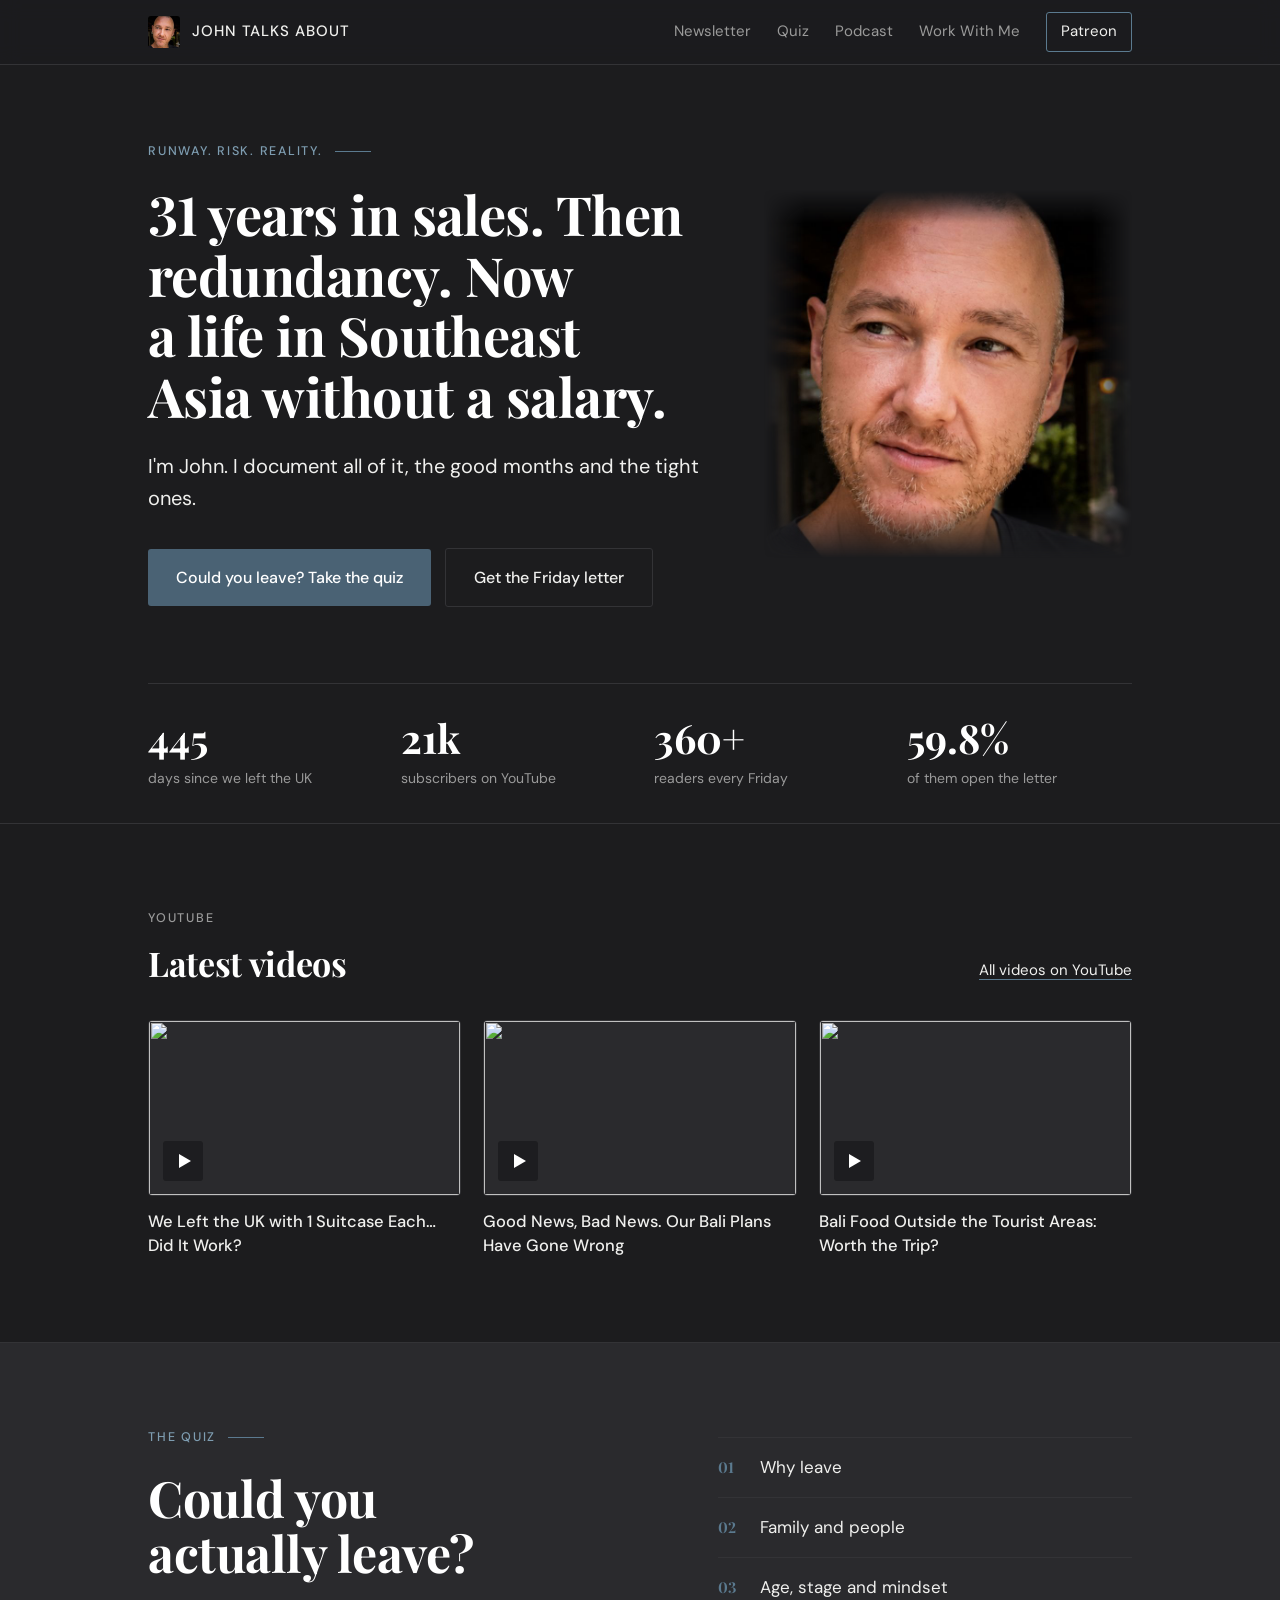
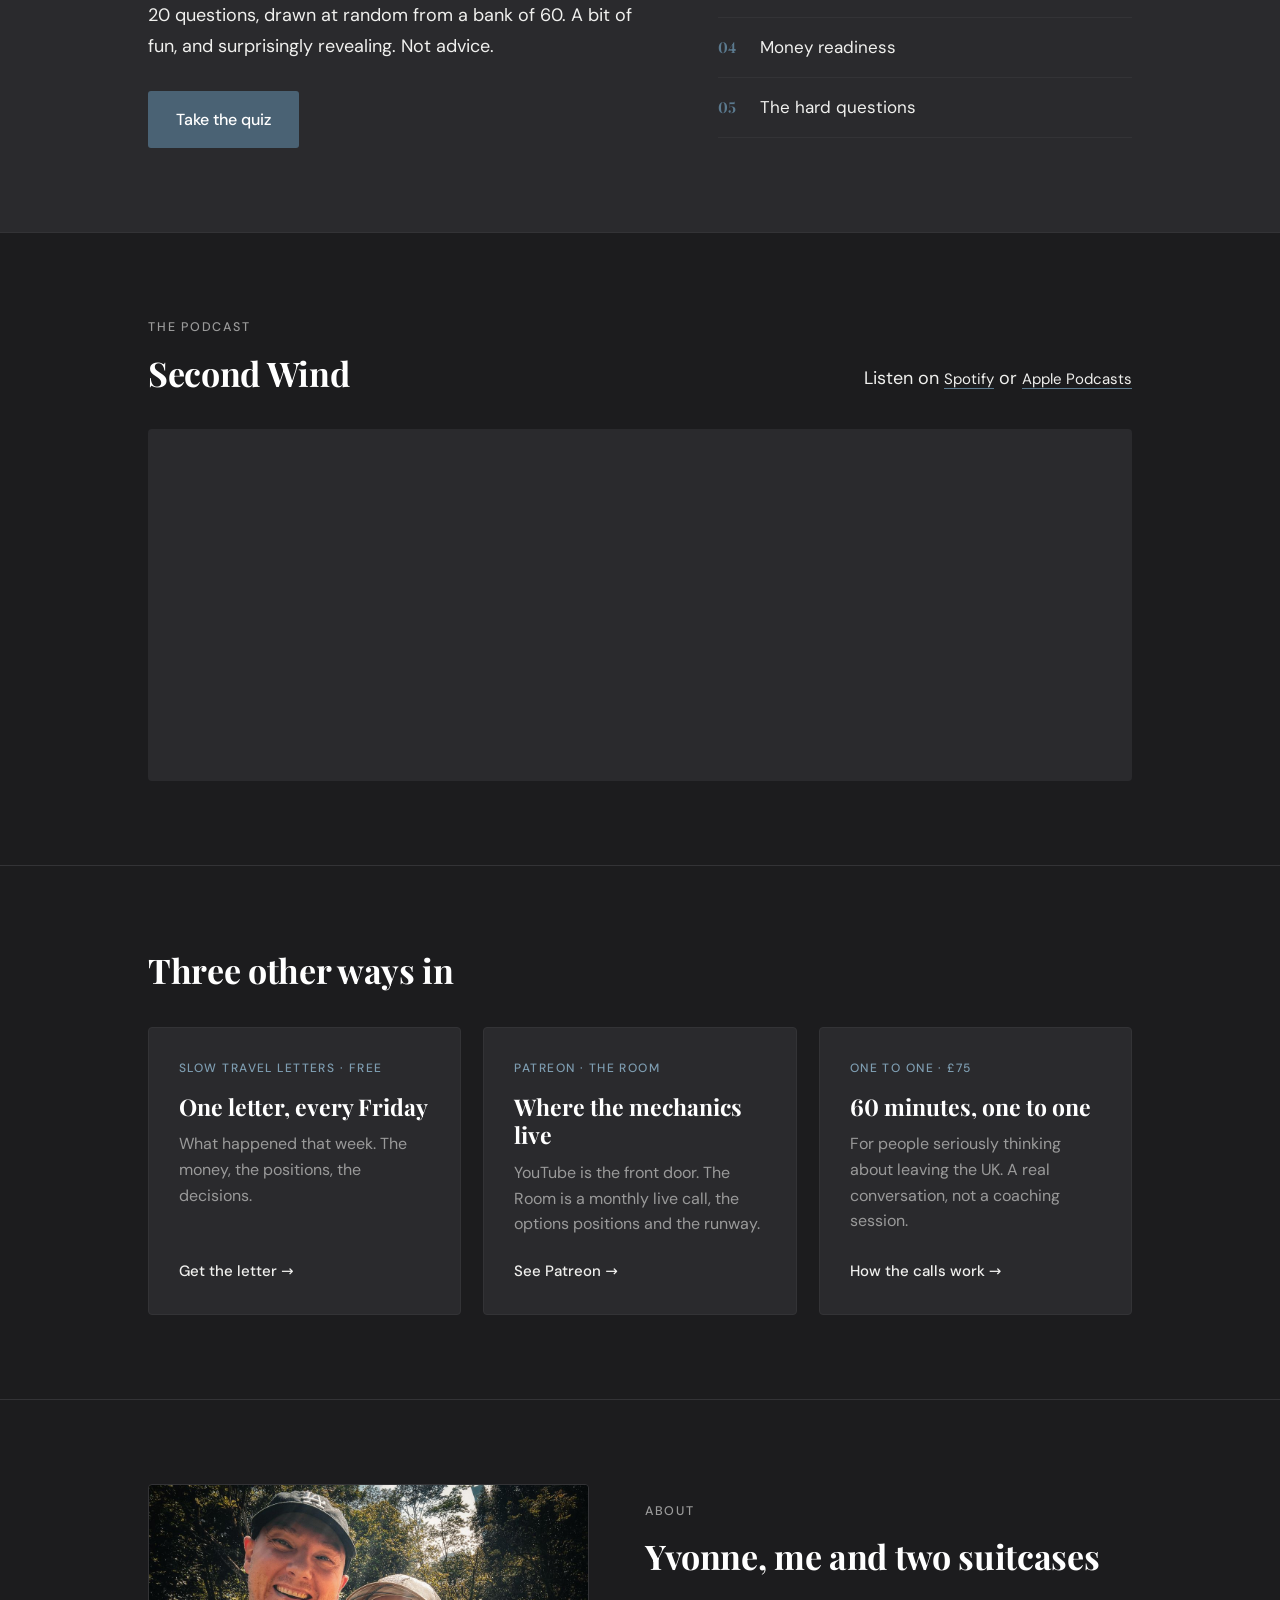
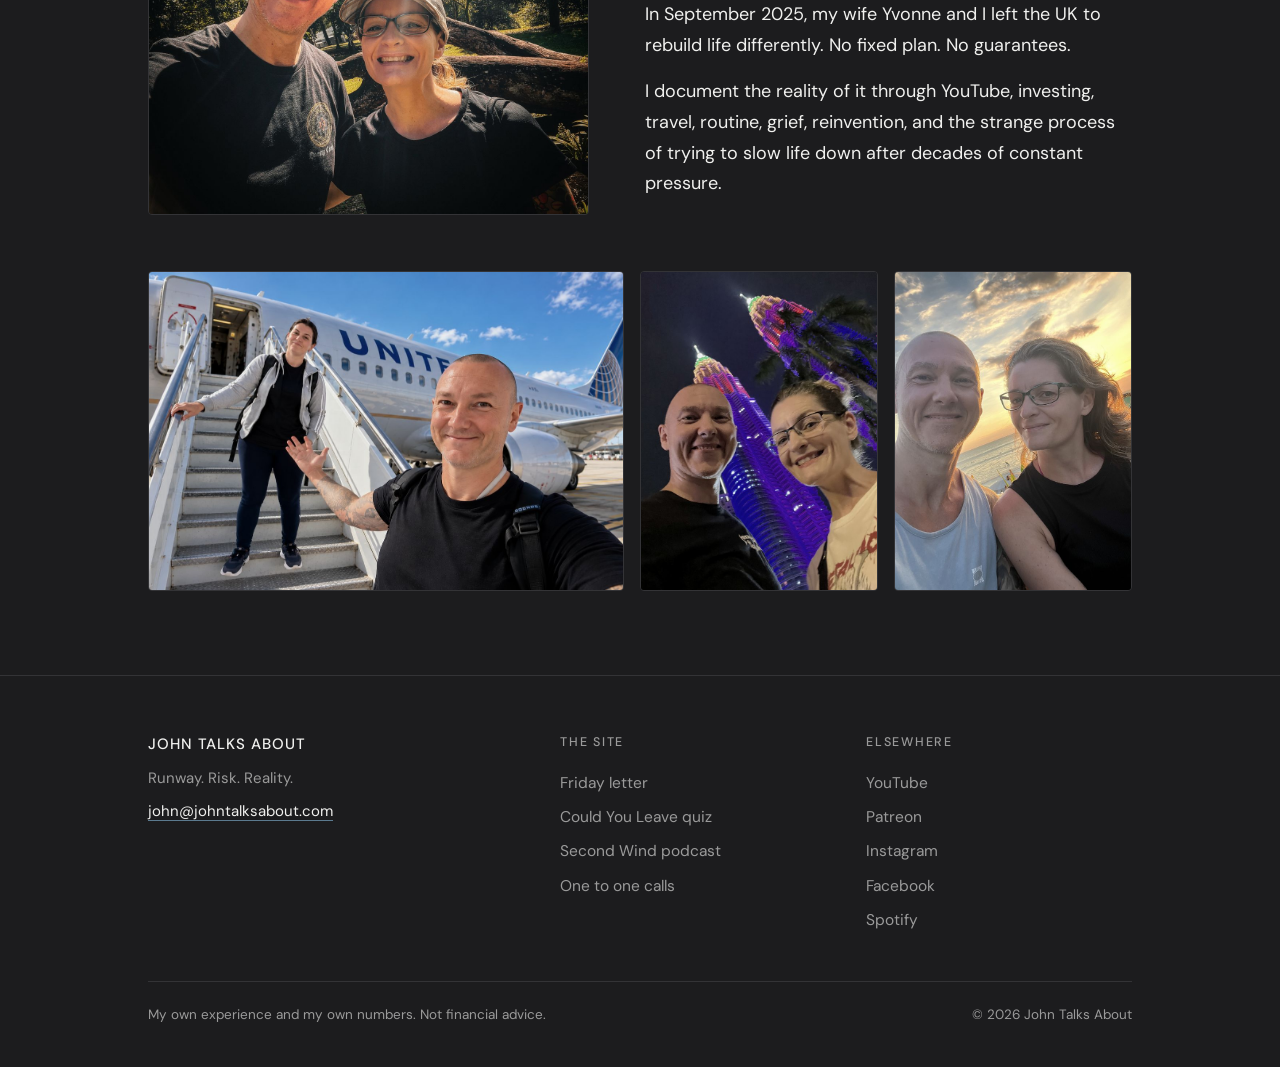
==== commit 68d5cdd5: "Add files via upload" ====
--- a/index.html
+++ b/index.html
@@ -108,5 +108,6 @@
   <div class="foot-fine"><span>My own experience and my own numbers. Not financial advice.</span><span>© 2026 John Talks About</span></div>
 </div></footer>
 <script src="/assets/site.js" defer></script>
+<!-- Cloudflare Web Analytics --><script type='module' src='https://static.cloudflareinsights.com/beacon.min.js' data-cf-beacon='{"token": "eed4760fbddf49f697b73f5e62de4ad8"}'></script><!-- End Cloudflare Web Analytics -->
 </body>
 </html>
--- a/assets/site.css
+++ b/assets/site.css
@@ -60,9 +60,8 @@
 .hero-grid{display:grid;grid-template-columns:minmax(0,1.2fr) minmax(0,.8fr);gap:64px;align-items:center}
 .hero-sub{font-size:20px;line-height:1.6;margin:24px 0 34px;max-width:30em}
 .hero-actions{display:flex;align-items:center;gap:14px;flex-wrap:wrap}
-.portrait{position:relative;margin:0 14px 14px 0}
-.portrait::before{content:'';position:absolute;inset:14px -14px -14px 14px;border:1px solid var(--accent);border-radius:4px}
-.portrait img{position:relative;width:100%;aspect-ratio:1;object-fit:cover;border-radius:4px}
+.portrait{position:relative}
+.portrait img{width:100%;aspect-ratio:1;object-fit:cover;-webkit-mask-image:linear-gradient(to right,transparent 0,#000 11%,#000 89%,transparent 100%),linear-gradient(to bottom,transparent 0,#000 9%,#000 86%,transparent 100%);-webkit-mask-composite:source-in;mask-image:linear-gradient(to right,transparent 0,#000 11%,#000 89%,transparent 100%),linear-gradient(to bottom,transparent 0,#000 9%,#000 86%,transparent 100%);mask-composite:intersect}
 .stats{display:grid;grid-template-columns:repeat(4,1fr);gap:28px;margin-top:76px;padding:34px 0;border-top:1px solid var(--line)}
 .stats.three{grid-template-columns:repeat(3,1fr);margin-top:44px;border-bottom:1px solid var(--line)}
 .stat-n{font-family:var(--serif);font-weight:700;font-size:clamp(30px,3.6vw,40px);color:#fff;line-height:1;display:block;margin-bottom:10px;font-variant-numeric:tabular-nums}
@@ -195,7 +194,6 @@
 .site-nav a.nav-cta{border:0;padding:0;color:var(--accent-t)}
 .hero{padding-top:36px}
 .hero-grid .portrait{max-width:168px}
-.portrait{margin:0 10px 10px 0}.portrait::before{inset:10px -10px -10px 10px}
 .hero-sub,.lead{font-size:18px}
 .hero-actions .btn{width:100%;text-align:center}
 .stats{margin-top:52px;gap:26px 20px}
